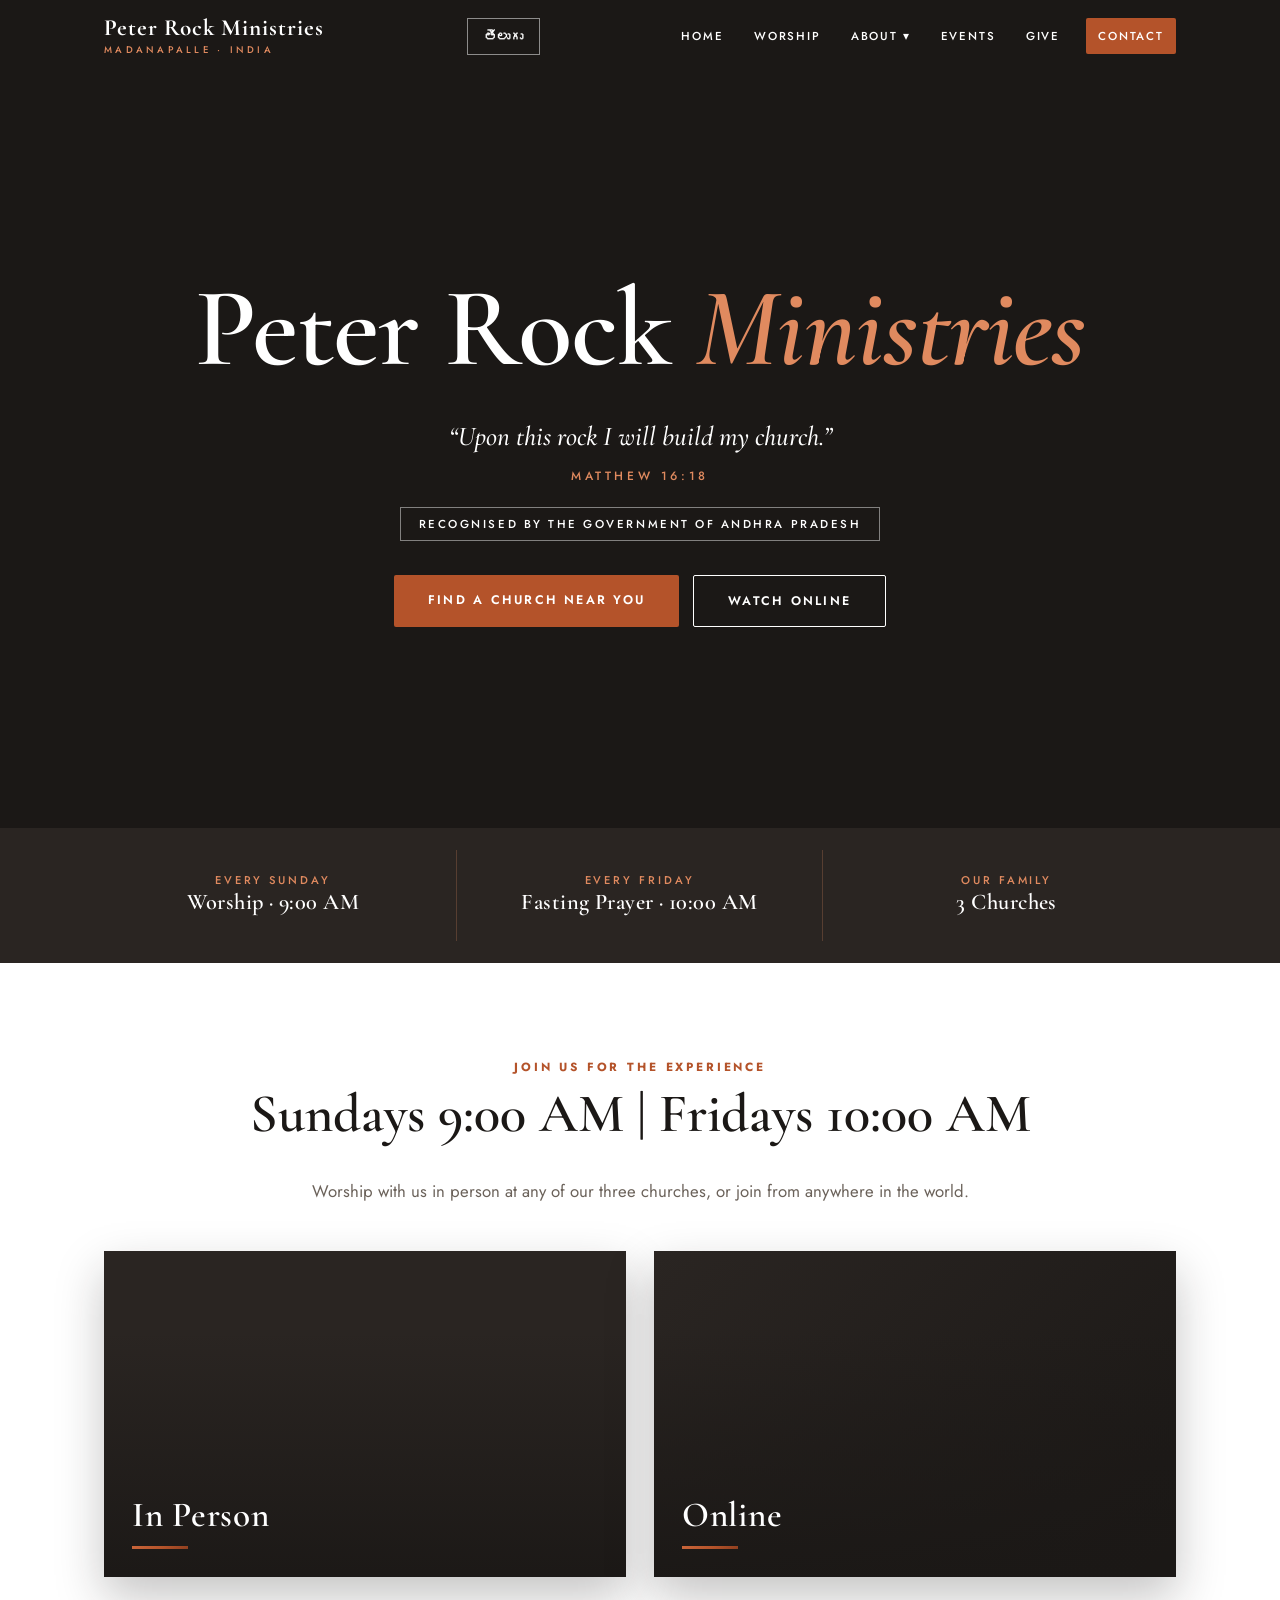
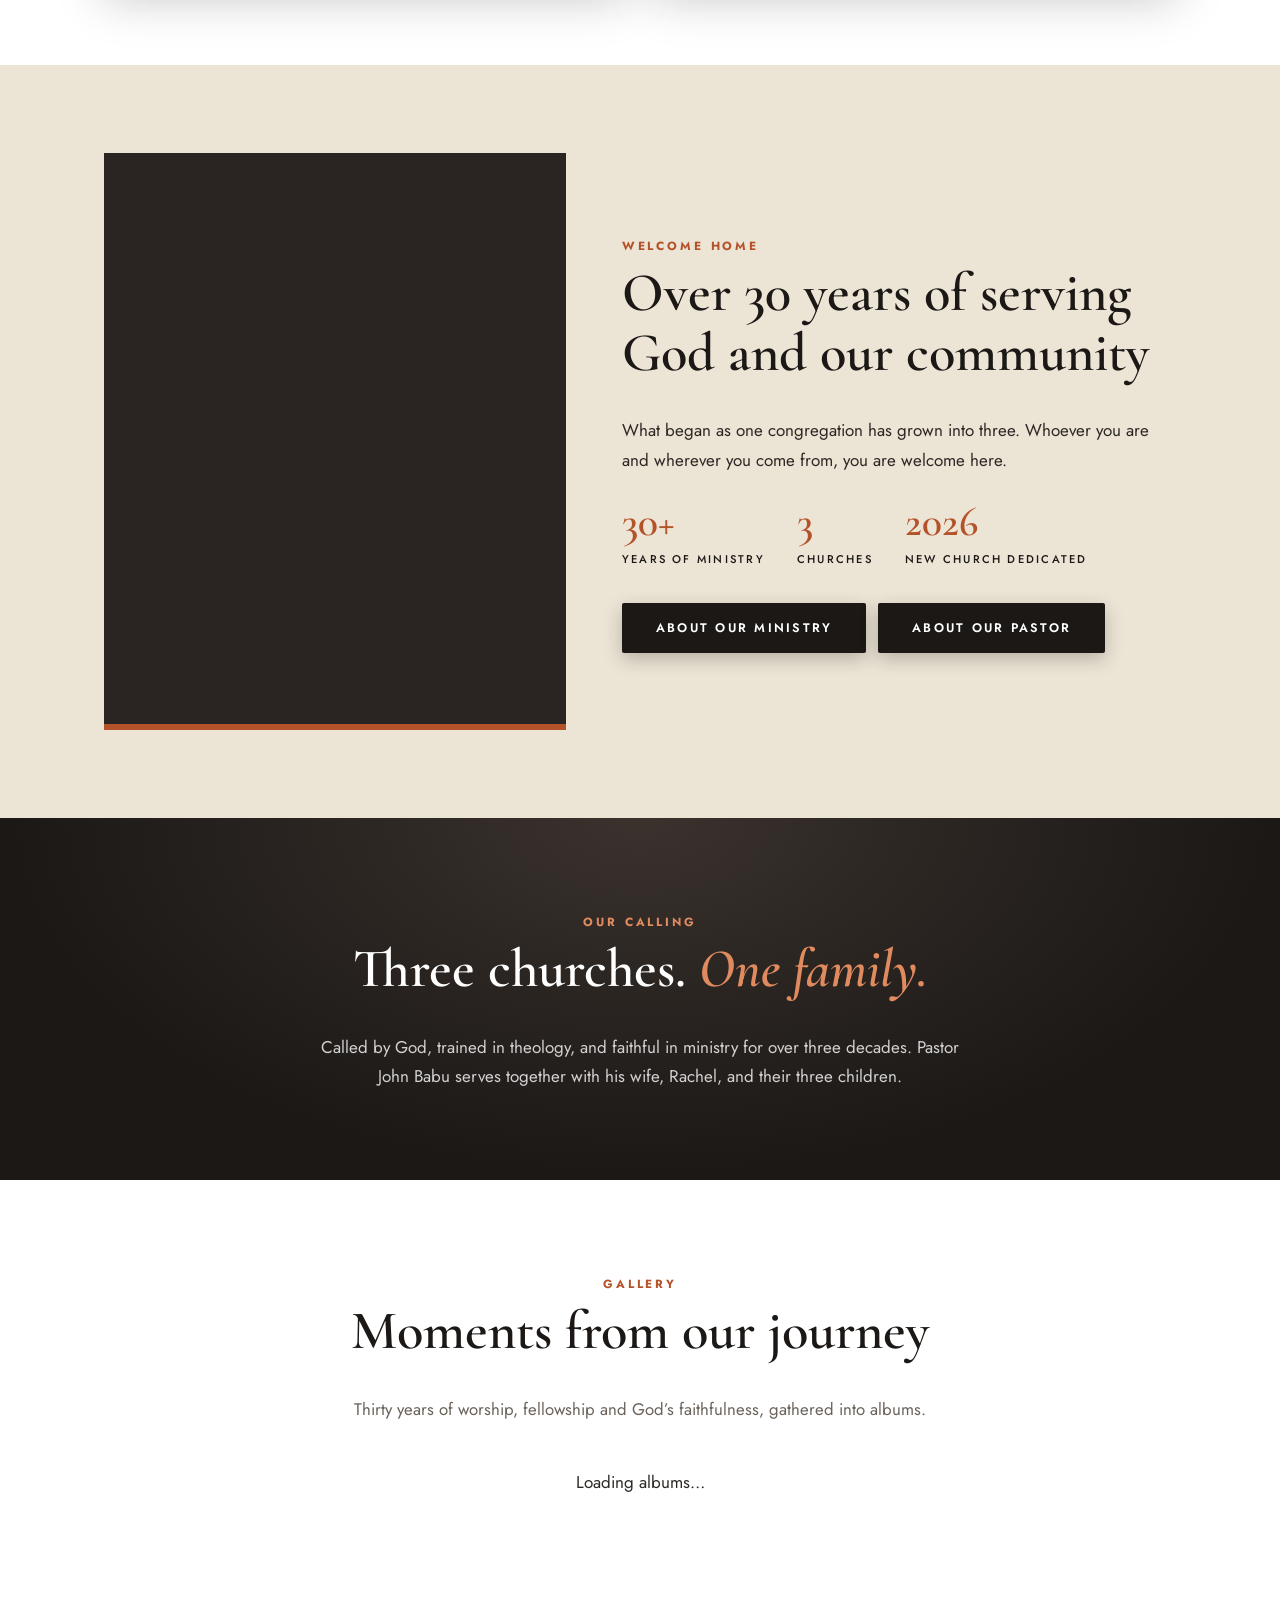
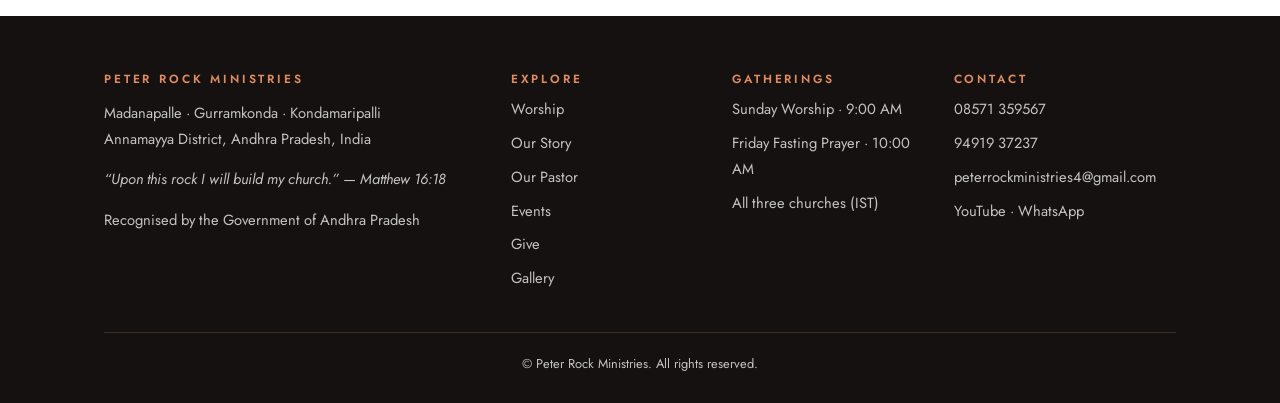
==== index.html @ d1e48a58 "Add files via upload" ====
<!DOCTYPE html>
<html lang="en" data-te="పీటర్ రాక్ మినిస్ట్రీస్ – మదనపల్లె, ఆంధ్రప్రదేశ్">
<head>
<meta charset="utf-8">
<meta name="viewport" content="width=device-width, initial-scale=1, viewport-fit=cover">
<meta name="theme-color" content="#1b1816">
<meta name="description" content="Peter Rock Ministries: a family of churches in Madanapalle, Gurramkonda and Kondamaripalli, Andhra Pradesh. Sunday worship 9:00 AM. Friday fasting prayer 10:00 AM.">
<title>Peter Rock Ministries – Madanapalle, Andhra Pradesh</title>
<link rel="preconnect" href="https://fonts.googleapis.com"><link rel="preconnect" href="https://fonts.gstatic.com" crossorigin>
<link href="https://fonts.googleapis.com/css2?family=Cormorant+Garamond:ital,wght@0,500;0,600;0,700;1,500;1,600&family=Jost:wght@400;500;600;700&family=Noto+Sans+Telugu:wght@400;500;600;700&family=Noto+Serif+Telugu:wght@500;600;700&display=swap" rel="stylesheet">
<link rel="stylesheet" href="style.css">
</head>
<body id="top">
<header><div class="wrap bar">
  <a class="brand" href="index.html">Peter Rock Ministries<small>Madanapalle · India</small></a>
  <button class="lang" id="lang" type="button" aria-label="Switch language">తెలుగు</button>
  <button class="menu-btn" aria-expanded="false" aria-controls="nav">MENU</button>
  <nav id="nav" aria-label="Main"><ul>
    <li><a href="index.html">Home</a></li>
    <li><a href="worship.html">Worship</a></li>
    <li class="has-sub"><a href="our-story.html" aria-haspopup="true">About ▾</a>
     <ul class="sub"><li><a href="our-story.html">Our Story</a></li><li><a href="our-pastor.html">Our Pastor</a></li></ul></li>
    <li><a href="events.html">Events</a></li>
    <li><a href="give.html">Give</a></li>
    <li><a href="contact.html" class="nav-cta">Contact</a></li>
  </ul></nav>
</div></header>
<main id="main">
<section class="hero" style="padding:0"><div class="wrap">
  <h1>Peter Rock <em>Ministries</em></h1>
  <p class="verse">“Upon this rock I will build my church.”</p>
  <div class="ref">MATTHEW 16:18</div>
  <p class="recog">Recognised by the Government of Andhra Pradesh</p>
  <div class="btns"><a class="btn" href="worship.html#churches">Find a Church Near You</a><a class="btn ghost" href="worship.html#online">Watch Online</a></div>
</div></section>
<div class="times"><div class="wrap"><div><span>Every Sunday</span><strong>Worship · 9:00 AM</strong></div><div><span>Every Friday</span><strong>Fasting Prayer · 10:00 AM</strong></div><div><span>Our Family</span><strong>3 Churches</strong></div></div></div>
<section><div class="wrap center"><div class="kicker">Join us for the experience</div><h2>Sundays 9:00 AM | Fridays 10:00 AM</h2>
 <p class="lead">Worship with us in person at any of our three churches, or join from anywhere in the world.</p>
 <div class="pair"><a class="tile a" href="worship.html#churches"><span>In Person</span></a><a class="tile" href="worship.html#online" style="background-image:linear-gradient(135deg,#2a2522,#1b1816)"><span>Online</span></a></div></div></section>
<section class="welcome" id="about"><div class="wrap split">
 <div class="photo p" role="img" aria-label="Pastor John Babu and Rachel"></div>
 <div><div class="kicker">Welcome home</div><h2>Over 30 years of serving God and our community</h2>
 <p>What began as one congregation has grown into three. Whoever you are and wherever you come from, you are welcome here.</p>
 <div class="stats"><div><b>30+</b><small>Years of ministry</small></div><div><b>3</b><small>Churches</small></div><div><b>2026</b><small>New church dedicated</small></div></div>
 <div class="links"><a class="btn dark" href="our-story.html">About Our Ministry</a><a class="btn dark" href="our-pastor.html">About Our Pastor</a></div></div></div></section>
<section class="mission"><div class="wrap"><div class="kicker" style="color:var(--rock)">Our calling</div><h2>Three churches. <em>One family.</em></h2>
 <p style="max-width:640px;margin:0 auto">Called by God, trained in theology, and faithful in ministry for over three decades. Pastor John Babu serves together with his wife, Rachel, and their three children.</p></div></section>
<section class="gallery center" id="gallery"><div class="wrap"><div class="kicker">Gallery</div><h2>Moments from our journey</h2>
 <p class="lead">Thirty years of worship, fellowship and God’s faithfulness, gathered into albums.</p>
 <!-- KEEP YOUR EXISTING ALBUM SCRIPT: it fills #albums -->
 <div id="albums">Loading albums…</div></div></section>
</main>
<footer><div class="wrap">
  <div class="cols">
   <div><h4>Peter Rock Ministries</h4><p>Madanapalle · Gurramkonda · Kondamaripalli<br>Annamayya District, Andhra Pradesh, India</p><p style="font-style:italic">“Upon this rock I will build my church.” — Matthew 16:18</p><p>Recognised by the Government of Andhra Pradesh</p></div>
   <div><h4>Explore</h4><ul><li><a href="worship.html">Worship</a></li><li><a href="our-story.html">Our Story</a></li><li><a href="our-pastor.html">Our Pastor</a></li><li><a href="events.html">Events</a></li><li><a href="give.html">Give</a></li><li><a href="index.html#gallery">Gallery</a></li></ul></div>
   <div><h4>Gatherings</h4><ul><li>Sunday Worship · 9:00 AM</li><li>Friday Fasting Prayer · 10:00 AM</li><li>All three churches (IST)</li></ul></div>
   <div><h4>Contact</h4><ul><li><a href="tel:+918571359567">08571 359567</a></li><li><a href="tel:+919491937237">94919 37237</a></li><li><a href="mailto:peterrockministries4@gmail.com">peterrockministries4@gmail.com</a></li><li><a href="https://www.youtube.com/channel/UCBMyYpJSqswGc7sV4zOokQA">YouTube</a> · <a href="https://wa.me/919491937237">WhatsApp</a></li></ul></div>
  </div>
  <div class="copy">© Peter Rock Ministries. All rights reserved.</div>
</div></footer>
<script src="app.js"></script>
</body>
</html>
---- style.css ----
:root{--navy:#1b1816;--navy2:#2a2522;--rock:#e08a5f;--cream:#f4efe6;--ink:#2c2824;--rockgrad:linear-gradient(135deg,#c9653a,#b4532a 55%,#8f3f1f);--white:#fff;
--head:'Jost','Helvetica Neue',Arial,sans-serif;--serif:'Cormorant Garamond',Georgia,'Times New Roman',serif;--body:'Jost','Helvetica Neue',Arial,sans-serif;box-sizing:border-box;
padding-top:env(safe-area-inset-top,0px);padding-bottom:env(safe-area-inset-bottom,0px)}
*,*::before,*::after{box-sizing:inherit}
html{scroll-behavior:smooth;scroll-padding-top:84px}
body{margin:0;font-family:var(--body);color:var(--ink);background:var(--white);line-height:1.7;font-size:18px}
img{max-width:100%;display:block}
a{color:inherit}
h1,h2,h3,h4{font-family:var(--head);text-transform:uppercase;letter-spacing:.04em;line-height:1.2;margin:0 0 .6em}
.wrap{max-width:1120px;margin:0 auto;padding:0 24px}
.btn{display:inline-block;font:700 .85rem var(--head);letter-spacing:.14em;text-transform:uppercase;text-decoration:none;
padding:15px 30px;border:2px solid var(--rock);background:var(--rock);color:var(--navy);transition:.2s;cursor:pointer}
.btn:hover{background:transparent;color:var(--rock)}
.btn.ghost{background:transparent;color:var(--white);border-color:var(--white)}
.btn.ghost:hover{background:var(--white);color:var(--navy)}
.btn.dark{background:var(--navy);border-color:var(--navy);color:var(--white)}
.btn.dark:hover{background:transparent;color:var(--navy)}
/* header */
header{position:sticky;top:0;z-index:50;background:var(--navy);color:var(--white);padding-top:env(safe-area-inset-top,0px)}
.bar{display:flex;align-items:center;justify-content:space-between;height:72px}
.brand{font:800 1rem var(--head);letter-spacing:.14em;text-transform:uppercase;text-decoration:none;line-height:1.1}
.brand small{display:block;font-weight:500;font-size:.62rem;letter-spacing:.24em;color:var(--rock);margin-top:3px}
nav ul{list-style:none;margin:0;padding:0;display:flex;gap:6px;align-items:center}
nav a{display:block;font:700 .74rem var(--head);letter-spacing:.14em;text-transform:uppercase;text-decoration:none;padding:10px 12px}
nav a:hover,nav a:focus-visible{color:var(--rock)}
.has-sub{position:relative}
.sub{display:none;position:absolute;left:0;top:100%;min-width:190px;background:var(--navy2);border-top:3px solid var(--rock);flex-direction:column;gap:0}
.has-sub:hover .sub,.has-sub:focus-within .sub{display:flex}
.sub a{padding:13px 16px;border-bottom:1px solid rgba(255,255,255,.08)}
.nav-cta{background:var(--rock);color:var(--navy)!important;margin-left:8px}
.menu-btn{display:none;background:none;border:0;color:var(--white);font:700 .8rem var(--head);letter-spacing:.14em;cursor:pointer;padding:10px}
/* hero */
.hero{position:relative;min-height:84vh;display:grid;place-items:center;text-align:center;color:var(--white);
background:linear-gradient(rgba(27,24,22,.62),rgba(27,24,22,.82)),url(/images/hero-worship.webp) center/cover,var(--navy)}
.hero .wrap{padding-top:70px;padding-bottom:70px}
.eyebrow{font:700 .8rem var(--head);letter-spacing:.3em;text-transform:uppercase;color:var(--rock);margin-bottom:18px}
.hero h1{font-size:clamp(2.4rem,7vw,5rem);font-weight:800;margin-bottom:.25em}
.hero h1 em{color:var(--rock);font-style:normal}
.verse{font-style:italic;font-size:1.3rem;margin:0 0 6px}
.ref{font:700 .75rem var(--head);letter-spacing:.3em;color:var(--rock)}
.hero .btns{margin-top:34px;display:flex;gap:14px;justify-content:center;flex-wrap:wrap}
.times{background:var(--rock);color:var(--navy)}
.times .wrap{display:grid;grid-template-columns:repeat(3,1fr);text-align:center}
.times div{padding:22px 10px;border-right:1px solid rgba(27,24,22,.2)}
.times div:last-child{border:0}
.times span{display:block;font:700 .7rem var(--head);letter-spacing:.2em;text-transform:uppercase}
.times strong{font:800 1.15rem var(--head);text-transform:uppercase;letter-spacing:.05em}
/* sections */
section{padding:88px 0}
.center{text-align:center}
.kicker{font:700 .78rem var(--head);letter-spacing:.3em;color:#9a4421;text-transform:uppercase;margin-bottom:10px}
h2{font-size:clamp(1.8rem,4vw,2.7rem);font-weight:800}
.lead{max-width:680px;margin:0 auto 44px}
/* in person / online */
.pair{display:grid;grid-template-columns:1fr 1fr;gap:28px}
.tile{position:relative;display:grid;place-items:end start;aspect-ratio:16/10;color:var(--white);text-decoration:none;overflow:hidden;
background:var(--navy2) center/cover}
.tile::before{content:"";position:absolute;inset:0;background:linear-gradient(transparent 30%,rgba(27,24,22,.92))}
.tile span{position:relative;padding:28px;font:800 1.6rem var(--head);letter-spacing:.1em;text-transform:uppercase}
.tile span::after{content:"";display:block;width:56px;height:4px;background:var(--rock);margin-top:10px;transition:.25s}
.tile:hover span::after{width:110px}
.tile.a{background-image:url(/images/ministry/about.jpg)}
/* welcome */
.welcome{background:var(--cream)}
.split{display:grid;grid-template-columns:5fr 6fr;gap:56px;align-items:center}
.photo{aspect-ratio:4/5;background:var(--navy2) center/cover;border-bottom:8px solid var(--rock)}
.photo.p{background-image:url(/images/ministry/pastor-john-babu.jpg)}
.stats{display:flex;gap:32px;margin:26px 0 30px;flex-wrap:wrap}
.stats b{display:block;font:800 2.4rem var(--head);color:var(--navy);line-height:1}
.stats small{font:700 .7rem var(--head);letter-spacing:.16em;text-transform:uppercase}
.links{display:flex;gap:12px;flex-wrap:wrap}
/* mission */
.mission{background:var(--navy);color:var(--white);text-align:center}
.mission h2{max-width:820px;margin-inline:auto}
.mission h2 em{color:var(--rock);font-style:normal}
/* churches */
.cards{display:grid;grid-template-columns:repeat(3,1fr);gap:26px}
.card{background:var(--white);border:1px solid #ddd2bf;border-top:5px solid var(--rock);display:flex;flex-direction:column}
.card .img{aspect-ratio:3/2;background:var(--navy2) center/cover;position:relative}
.card .new{position:absolute;top:12px;left:12px;background:var(--rock);color:var(--navy);font:800 .62rem var(--head);letter-spacing:.16em;text-transform:uppercase;padding:5px 10px}
.card .body{padding:24px;display:flex;flex-direction:column;flex:1}
.card h3{font-size:1.25rem;margin-bottom:.4em}
.card p{font-size:.95rem;margin:0 0 14px}
.card ul{list-style:none;padding:0;margin:0 0 20px;font-size:.92rem}
.card li{display:flex;justify-content:space-between;border-top:1px solid #eee;padding:9px 0}
.card li b{font-family:var(--head);color:var(--navy)}
.card .btn{margin-top:auto;text-align:center;padding:12px}
/* watch */
.watch{background:var(--cream)}
/* gallery + news */
.gallery{background:var(--white)}
#albums{min-height:60px}
.news .item{display:grid;grid-template-columns:5fr 6fr;gap:44px;align-items:center;max-width:980px;margin:0 auto}
.news .img{aspect-ratio:3/2;background:var(--navy2) url(/images/ministry/dedication.jpg) center/cover}
.date{font:800 .8rem var(--head);letter-spacing:.2em;color:#9a4421}
/* contact */
.contact{background:var(--navy);color:var(--white)}
.contact .grid{display:grid;grid-template-columns:1fr 1fr;gap:56px}
.contact ul{list-style:none;padding:0;margin:0 0 24px}
.contact li{padding:10px 0;border-bottom:1px solid rgba(255,255,255,.12)}
.contact li small{display:block;font:700 .66rem var(--head);letter-spacing:.2em;color:var(--rock);text-transform:uppercase}
.contact li a{text-decoration:none;font-size:1.1rem}
label{display:block;font:700 .7rem var(--head);letter-spacing:.18em;text-transform:uppercase;margin:0 0 6px}
input,textarea{width:100%;font:inherit;padding:13px 14px;border:2px solid transparent;background:rgba(255,255,255,.1);color:var(--white);margin-bottom:16px}
input:focus,textarea:focus{outline:0;border-color:var(--rock)}
textarea{min-height:130px;resize:vertical}
/* footer */
footer{background:#0a1226;color:rgba(255,255,255,.75);padding:56px 0 28px;font-size:.92rem}
footer .cols{display:grid;grid-template-columns:2fr 1fr 1fr 1.2fr;gap:36px}
footer h4{color:var(--white);font-size:.8rem;letter-spacing:.2em}
footer ul{list-style:none;margin:0;padding:0}
footer li{padding:4px 0}
footer a{text-decoration:none}
footer a:hover{color:var(--rock)}
.copy{margin-top:36px;padding-top:20px;border-top:1px solid rgba(255,255,255,.12);font-size:.8rem;text-align:center}
/* mobile */
@media(max-width:900px){
.menu-btn{display:block}
nav{display:none;position:absolute;left:0;right:0;top:100%;background:var(--navy);border-top:1px solid rgba(255,255,255,.1);max-height:80vh;overflow:auto}
nav.open{display:block}
nav ul{flex-direction:column;align-items:stretch;gap:0;padding:8px 0}
nav a{padding:14px 24px}
.sub{display:flex;position:static;background:rgba(255,255,255,.05);border:0}
.sub a{padding-left:44px}
.nav-cta{margin:10px 24px}
section{padding:60px 0}
.pair,.split,.cards,.news .item,.contact .grid,footer .cols{grid-template-columns:1fr}
.split,.contact .grid{gap:32px}
.photo{aspect-ratio:3/2}
.times .wrap{grid-template-columns:1fr}
.times div{border-right:0;border-bottom:1px solid rgba(27,24,22,.2)}
}

/* ---- premium layer ---- */
::selection{background:var(--rock);color:var(--navy)}
body{font-size:17px;font-weight:400;line-height:1.75;-webkit-font-smoothing:antialiased}
h1,h2,h3,h4{font-family:var(--serif);text-transform:none;letter-spacing:0;font-weight:600}
h2{font-size:clamp(2.2rem,4.6vw,3.4rem);color:var(--navy);line-height:1.1}
h3{font-size:1.7rem}
.mission h2,.contact h2,.contact h3{color:#fff}
.kicker{display:inline-flex;align-items:center;gap:14px;color:#9a4421;letter-spacing:.34em;font-size:.74rem}
.kicker::before,.center .kicker::after{content:"";width:34px;height:1px;background:currentColor;opacity:.7}
.mission .kicker,.contact .kicker{color:var(--rock)!important}
.lead{color:#6b625a;font-size:1.05rem}
.brand{font-family:var(--serif);font-size:1.45rem;font-weight:700;letter-spacing:.04em;text-transform:none}
.brand small{font-family:var(--head);font-size:.6rem;letter-spacing:.34em;text-transform:uppercase}
header{background:rgba(27,24,22,.94);backdrop-filter:blur(10px);border-bottom:1px solid rgba(224,138,95,.25)}
nav a{font-weight:500;letter-spacing:.16em;font-size:.72rem}
.sub{background:var(--navy);box-shadow:0 18px 40px rgba(0,0,0,.35)}
.btn{background:var(--rockgrad);border:0;color:var(--navy);font-weight:600;letter-spacing:.18em;font-size:.78rem;padding:16px 34px;border-radius:2px;box-shadow:0 6px 18px rgba(27,24,22,.35);transition:transform .2s,box-shadow .2s,filter .2s}
.btn:hover{background:var(--rockgrad);color:var(--navy);transform:translateY(-2px);filter:brightness(1.07);box-shadow:0 12px 26px rgba(27,24,22,.45)}
.btn.ghost{background:transparent;color:#fff;border:1px solid rgba(255,255,255,.7);box-shadow:none}
.btn.ghost:hover{background:#fff;color:var(--navy);filter:none}
.btn.dark{background:var(--navy);color:#fff;box-shadow:0 6px 18px rgba(27,24,22,.25)}
.btn.dark:hover{background:var(--navy2);color:var(--rock)}
.nav-cta{background:var(--rockgrad);color:var(--navy)!important;border-radius:2px}
.hero{background:radial-gradient(ellipse at 50% 30%,rgba(58,50,45,.45),rgba(27,24,22,.9)),url(/images/hero-worship.webp) center/cover,var(--navy)}
.hero h1{font-size:clamp(3.2rem,9.5vw,7rem);font-weight:600;letter-spacing:-.01em;line-height:1}
.hero h1 em{font-style:italic;background:var(--rockgrad);-webkit-background-clip:text;background-clip:text;color:transparent;-webkit-text-fill-color:transparent}
.eyebrow{letter-spacing:.38em;font-weight:500}
.verse{font-family:var(--serif);font-size:1.7rem;font-weight:500}
.ref{font-weight:500}
.times{background:var(--navy);border-top:1px solid rgba(224,138,95,.5);border-bottom:1px solid rgba(224,138,95,.25);color:#fff}
.times div{border-right:1px solid rgba(224,138,95,.25)}
.times span{color:var(--rock);font-weight:500;letter-spacing:.26em}
.times strong{font-family:var(--serif);font-size:1.4rem;font-weight:600;letter-spacing:.02em;text-transform:none}
.tile{box-shadow:0 20px 44px rgba(27,24,22,.25)}
.tile::before{background:linear-gradient(transparent 25%,rgba(27,24,22,.94))}
.tile span{font-family:var(--serif);font-size:2.2rem;font-weight:600;letter-spacing:.02em;text-transform:none}
.tile span::after{background:var(--rockgrad);height:3px}
.welcome{background:linear-gradient(180deg,var(--cream),#e9e1d2)}
.photo{border:0;box-shadow:0 24px 50px rgba(27,24,22,.25),-14px 14px 0 -1px var(--rock)}
.stats b{font-family:var(--serif);font-size:3rem;font-weight:600;background:var(--rockgrad);-webkit-background-clip:text;background-clip:text;color:transparent;-webkit-text-fill-color:transparent}
.stats small{font-weight:500;letter-spacing:.2em;color:var(--navy)}
.mission{background:radial-gradient(ellipse at 50% 0%,#3a322d,var(--navy) 70%)}
.mission h2 em{font-style:italic;color:var(--rock)}
.mission p{color:rgba(255,255,255,.8)}
.card{border:1px solid #ddd2bf;border-top:0;border-radius:3px;box-shadow:0 10px 30px rgba(27,24,22,.08);transition:transform .25s,box-shadow .25s;overflow:hidden}
.card:hover{transform:translateY(-6px);box-shadow:0 24px 50px rgba(27,24,22,.16)}
.card::before{content:"";height:4px;background:var(--rockgrad)}
.card h3{font-family:var(--serif);font-size:1.7rem;color:var(--navy);letter-spacing:0;text-transform:none}
.card li b{font-family:var(--head);font-weight:600}
.card .new{background:var(--rockgrad);font-weight:600}
.watch{background:linear-gradient(180deg,#e9e1d2,var(--cream))}
.date{color:#9a4421;font-weight:500;letter-spacing:.26em}
.contact{background:radial-gradient(ellipse at 80% 0%,#3a322d,var(--navy) 65%)}
.contact li small{font-weight:500;letter-spacing:.26em}
input,textarea{background:rgba(255,255,255,.06);border:1px solid rgba(224,138,95,.35);border-radius:2px}
input:focus,textarea:focus{border-color:var(--rock);background:rgba(255,255,255,.1)}
footer{background:#100d0c}
footer h4{font-family:var(--head);font-weight:600;letter-spacing:.24em;color:var(--rock);font-size:.74rem;text-transform:uppercase}
.copy{border-top:1px solid rgba(224,138,95,.2)}
@media(max-width:900px){nav{background:var(--navy)}.photo{box-shadow:0 18px 36px rgba(27,24,22,.25)}.hero h1{font-size:clamp(2.8rem,13vw,4.4rem)}}


/* ---- simple flat layer ---- */
:root{--accent:#b4532a}
header{background:#1b1816;backdrop-filter:none;border-bottom:0}
.hero{background:linear-gradient(rgba(27,24,22,.7),rgba(27,24,22,.8)),url(/images/hero-worship.webp) center/cover,#1b1816}
.hero h1 em{background:none;-webkit-text-fill-color:currentColor;color:#e08a5f}
.kicker::before,.center .kicker::after{display:none}
.kicker{color:var(--accent);letter-spacing:.24em}
.btn,.btn:hover,.nav-cta{background:var(--accent);box-shadow:none;transform:none;filter:none;border:0;color:#fff!important}
.btn:hover{background:#8f3f1f}
.btn.dark,.btn.dark:hover{background:#1b1816;color:#fff!important}
.btn.dark:hover{background:#3a322d}
.btn.ghost,.btn.ghost:hover{background:transparent}
.btn.ghost{border:1px solid #fff}
.btn.ghost:hover{background:#fff;color:#1b1816!important}
.times{background:#2a2522;border:0}
.welcome{background:#ece5d6}
.watch{background:#f4efe6}
.photo{box-shadow:none;border-bottom:6px solid var(--accent)}
.stats b{background:none;-webkit-text-fill-color:currentColor;color:var(--accent);font-size:2.6rem}
.card{box-shadow:none;border:1px solid #ddd2bf;transition:none}
.card:hover{transform:none;box-shadow:none}
.card::before{background:var(--accent)}
.card .new{background:var(--accent)}
.contact{background:#1b1816}
.contact .kicker{color:#e08a5f!important}
footer{background:#141110}

.recog{display:inline-block;margin:22px 0 0;padding:8px 18px;border:1px solid rgba(255,255,255,.45);font:500 .72rem var(--head);letter-spacing:.22em;text-transform:uppercase;color:#fff}

/* ---- language switch ---- */
.lang{background:transparent;border:1px solid rgba(255,255,255,.5);color:#fff;font:600 .8rem var(--head);padding:8px 16px;cursor:pointer;margin-left:14px}
.lang:hover{background:#fff;color:#1b1816}
html[lang=te]{--serif:'Noto Serif Telugu','Cormorant Garamond',Georgia,serif;--head:'Noto Sans Telugu','Jost',Arial,sans-serif;--body:'Noto Sans Telugu','Jost',Arial,sans-serif}
html[lang=te] *{letter-spacing:0!important;text-transform:none!important}
html[lang=te] body{line-height:1.9}
html[lang=te] h1{font-size:clamp(2.3rem,7vw,4.8rem);line-height:1.25}
html[lang=te] h2{font-size:clamp(1.7rem,3.8vw,2.5rem);line-height:1.35}
html[lang=te] h3{font-size:1.4rem;line-height:1.4}
html[lang=te] .verse{font-size:1.4rem}
html[lang=te] .btn{font-size:.95rem}
@media(max-width:900px){.lang{margin-left:auto;margin-right:6px}}

.page-hero{background:#1b1816;color:#fff;text-align:center;padding:76px 0 60px}
.page-hero h1{font-size:clamp(2.2rem,6vw,4rem);margin:0;color:#fff}
.page-hero p{margin:10px 0 0;color:#e08a5f;font:500 .8rem var(--head);letter-spacing:.24em;text-transform:uppercase}
.list{list-style:none;padding:0;margin:20px 0}.list li{padding:12px 0;border-top:1px solid #ddd2bf}
.narrow{max-width:760px;margin:0 auto}
.box{border:1px solid #ddd2bf;border-top:5px solid var(--accent);padding:28px;background:#fff}
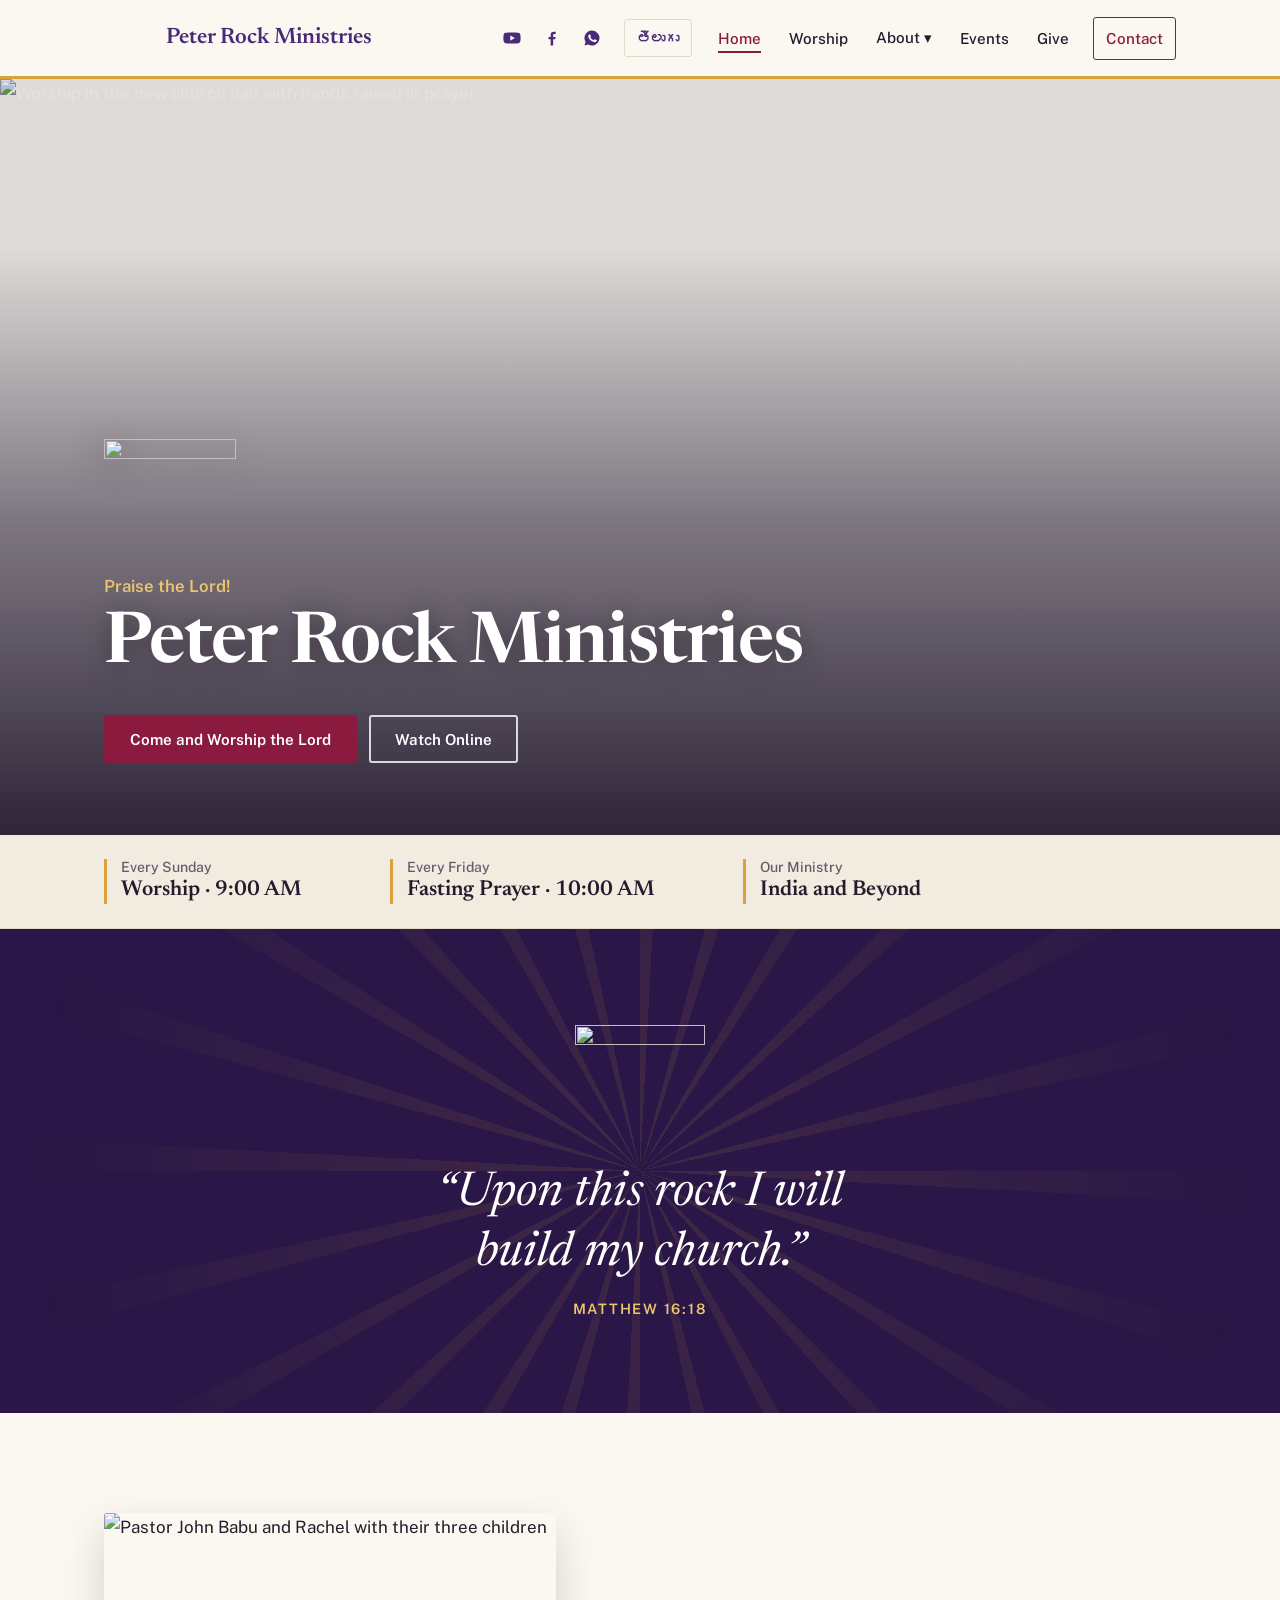
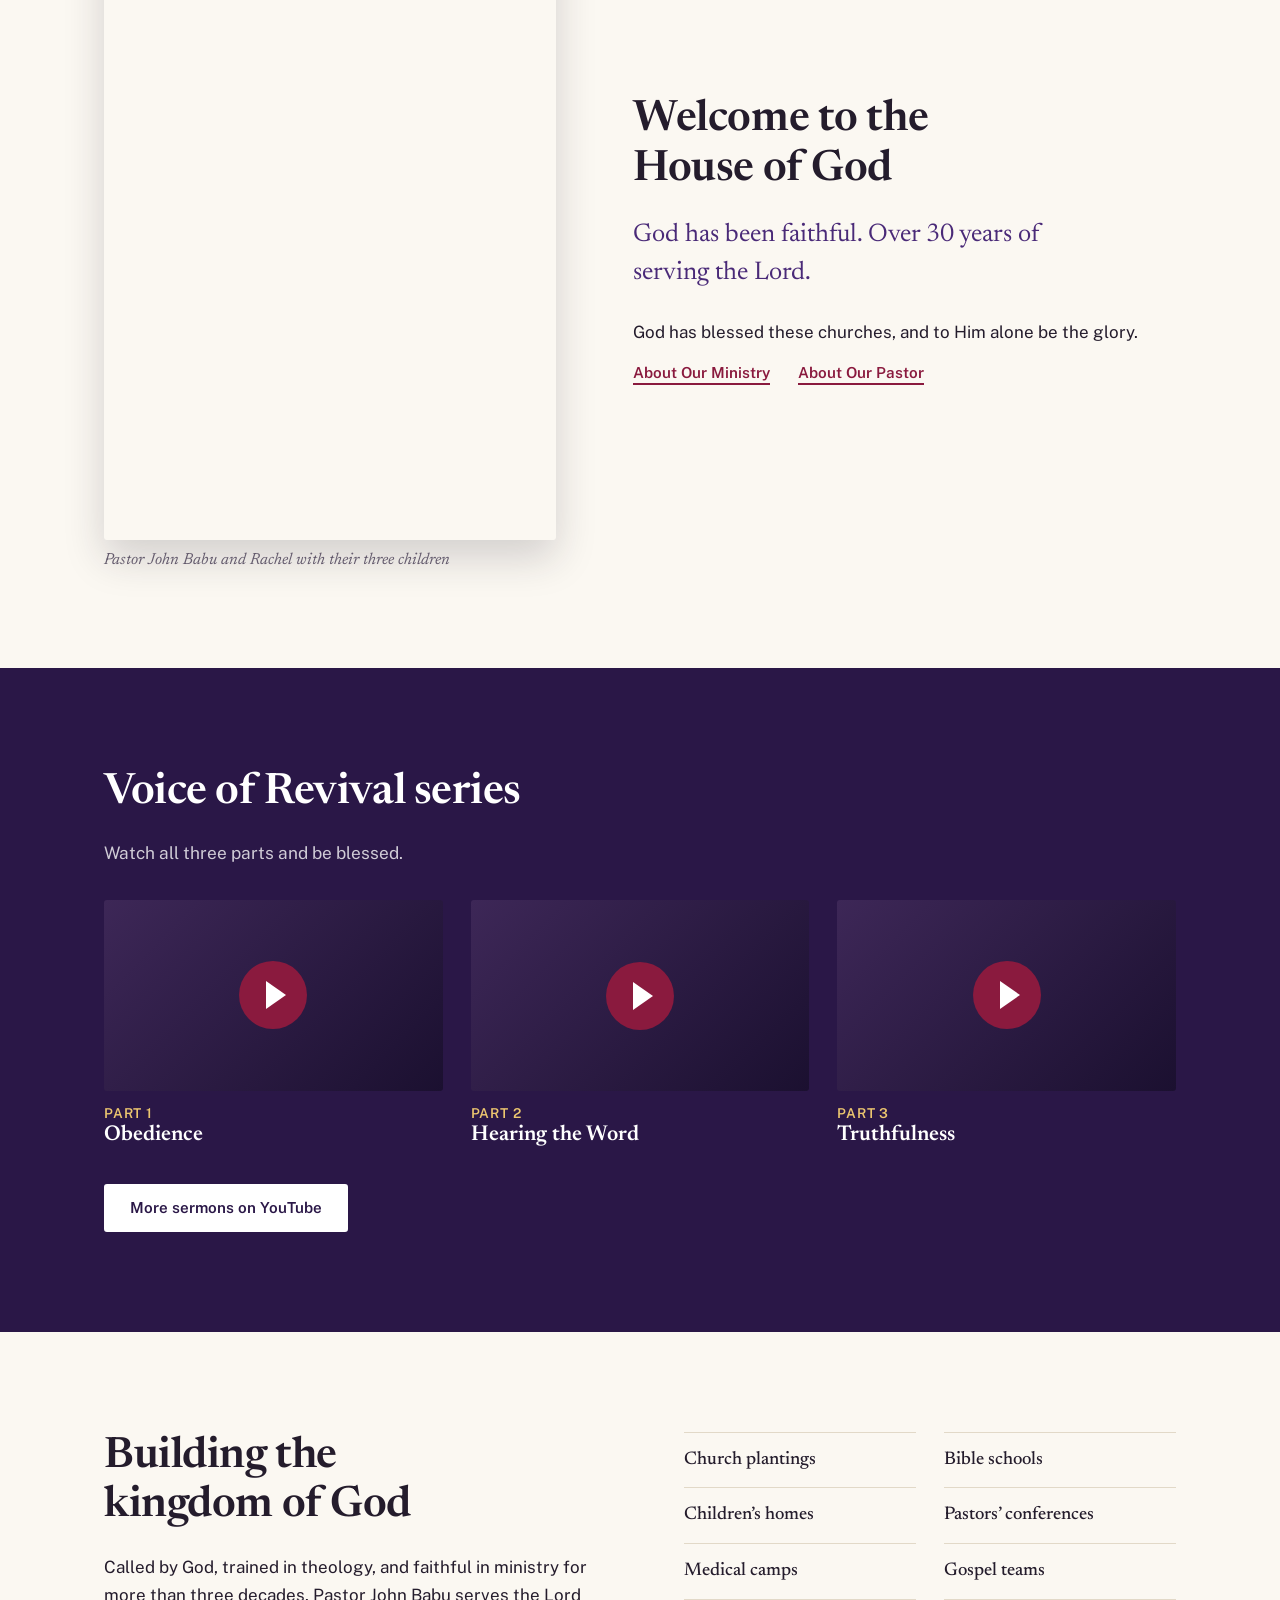
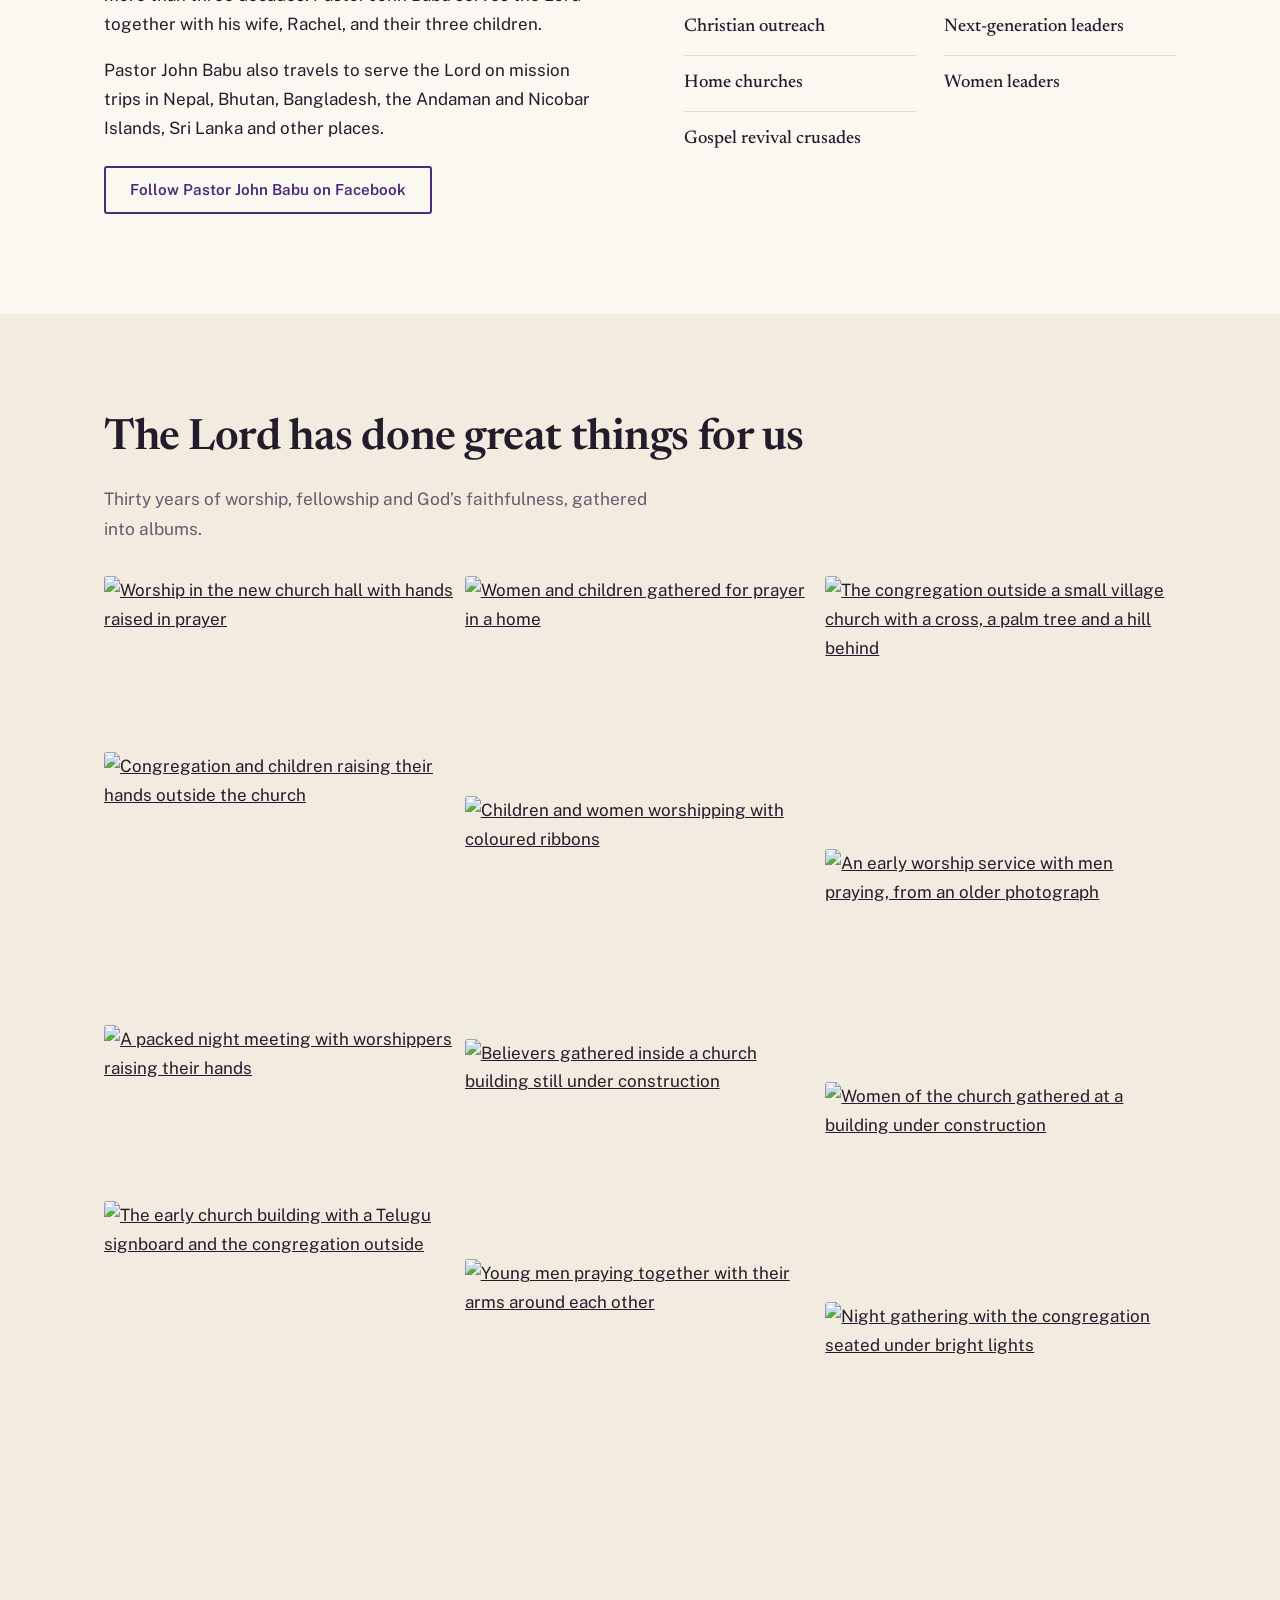
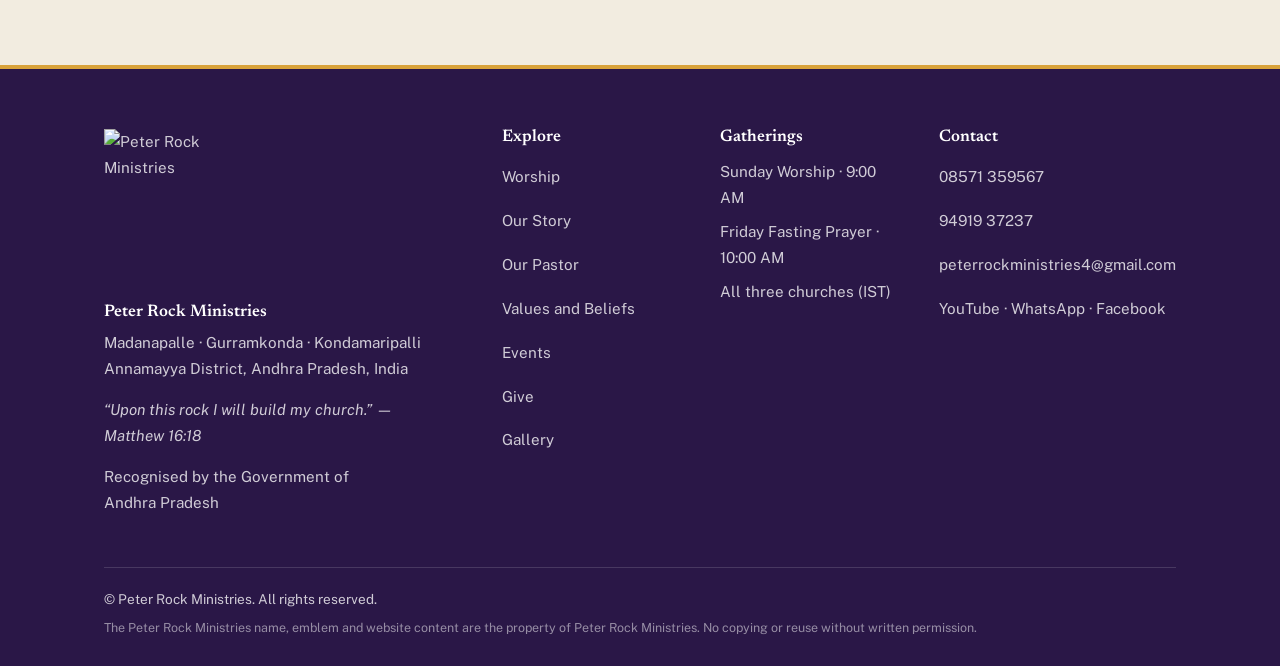
==== commit eb47646b: "Add files via upload" ====
--- a/index.html
+++ b/index.html
@@ -1,64 +1,81 @@
 <!DOCTYPE html>
+<!-- © 2026 Peter Rock Ministries, Madanapalle. Design, text and emblem are protected. Reuse requires written permission: peterrockministries4@gmail.com -->
 <html lang="en" data-te="పీటర్ రాక్ మినిస్ట్రీస్ – మదనపల్లె, ఆంధ్రప్రదేశ్">
 <head>
 <meta charset="utf-8">
 <meta name="viewport" content="width=device-width, initial-scale=1, viewport-fit=cover">
-<meta name="theme-color" content="#1b1816">
+<meta name="theme-color" content="#241838">
 <meta name="description" content="Peter Rock Ministries: a family of churches in Madanapalle, Gurramkonda and Kondamaripalli, Andhra Pradesh. Sunday worship 9:00 AM. Friday fasting prayer 10:00 AM.">
 <title>Peter Rock Ministries – Madanapalle, Andhra Pradesh</title>
+<script>document.documentElement.classList.add('js')</script>
 <link rel="preconnect" href="https://fonts.googleapis.com"><link rel="preconnect" href="https://fonts.gstatic.com" crossorigin>
-<link href="https://fonts.googleapis.com/css2?family=Cormorant+Garamond:ital,wght@0,500;0,600;0,700;1,500;1,600&family=Jost:wght@400;500;600;700&family=Noto+Sans+Telugu:wght@400;500;600;700&family=Noto+Serif+Telugu:wght@500;600;700&display=swap" rel="stylesheet">
-<link rel="stylesheet" href="style.css">
+<link href="https://fonts.googleapis.com/css2?family=Newsreader:ital,opsz,wght@0,6..72,400;0,6..72,500;0,6..72,600;1,6..72,400&family=Public+Sans:wght@400;500;600&family=Hind+Guntur:wght@400;500;600;700&display=swap" rel="stylesheet">
+<link rel="icon" type="image/png" href="brand/favicon-32.png"><link rel="apple-touch-icon" href="brand/apple-touch-icon.png">
+<meta property="og:type" content="website"><meta property="og:site_name" content="Peter Rock Ministries">
+<meta name="author" content="Peter Rock Ministries"><meta name="copyright" content="© 2026 Peter Rock Ministries. All rights reserved."><meta property="og:image" content="https://peterrockministries.org/brand/og-image.png"><meta name="twitter:card" content="summary_large_image"><link rel="stylesheet" href="style.css">
+<script type="application/ld+json">{"@context":"https://schema.org","@type":"Church","name":"Peter Rock Ministries","url":"https://peterrockministries.org","logo":"https://peterrockministries.org/brand/logo.png","telephone":"+91-9491937237","email":"peterrockministries4@gmail.com","address":{"@type":"PostalAddress","addressLocality":"Madanapalle","addressRegion":"Andhra Pradesh","addressCountry":"IN"},"sameAs":["https://www.youtube.com/channel/UCBMyYpJSqswGc7sV4zOokQA"]}</script>
 </head>
 <body id="top">
 <header><div class="wrap bar">
-  <a class="brand" href="index.html">Peter Rock Ministries<small>Madanapalle · India</small></a>
+  <a class="brand" href="index.html">Peter Rock Ministries</a>
+  <div class="soc"><a href="https://www.youtube.com/channel/UCBMyYpJSqswGc7sV4zOokQA" aria-label="YouTube"><svg viewBox="0 0 24 24"><path d="M23 7.2a3 3 0 0 0-2.1-2.1C19 4.6 12 4.6 12 4.6s-7 0-8.9.5A3 3 0 0 0 1 7.2C.5 9.1.5 12 .5 12s0 2.9.5 4.8a3 3 0 0 0 2.1 2.1c1.9.5 8.9.5 8.9.5s7 0 8.9-.5a3 3 0 0 0 2.1-2.1c.5-1.9.5-4.8.5-4.8s0-2.9-.5-4.8zM9.8 15.5v-7l6 3.5z"/></svg></a><a href="https://www.facebook.com/john.babu.737" rel="noopener" aria-label="Facebook"><svg viewBox="0 0 24 24"><path d="M13.5 22v-8.2h2.8l.5-3.3h-3.3V8.4c0-.9.4-1.7 1.8-1.7h1.6V3.8s-1.3-.2-2.5-.2c-2.6 0-4.2 1.5-4.2 4.3v2.6H7.4v3.3h2.8V22z"/></svg></a><a href="https://wa.me/919491937237" aria-label="WhatsApp"><svg viewBox="0 0 24 24"><path d="M12 2a10 10 0 0 0-8.6 15.1L2 22l5-1.3A10 10 0 1 0 12 2zm5.800 14.200c-.2.700-1.300 1.300-1.800 1.300-.5.100-1 .2-3.300-.7-2.800-1.100-4.600-4-4.700-4.200-.1-.2-1.100-1.500-1.100-2.800s.7-2 1-2.300c.2-.3.500-.3.700-.3h.5c.2 0 .4 0 .6.500l.8 2c.1.200.1.300 0 .5l-.4.500c-.1.200-.3.300-.1.600.2.300.8 1.300 1.700 2.100 1.100 1 2 1.300 2.300 1.400.3.100.4.100.6-.1l.8-1c.2-.3.400-.2.600-.1l1.900.9c.3.100.5.200.5.300.1.200.1.700-.1 1.200z"/></svg></a></div>
   <button class="lang" id="lang" type="button" aria-label="Switch language">తెలుగు</button>
   <button class="menu-btn" aria-expanded="false" aria-controls="nav">MENU</button>
   <nav id="nav" aria-label="Main"><ul>
     <li><a href="index.html">Home</a></li>
     <li><a href="worship.html">Worship</a></li>
     <li class="has-sub"><a href="our-story.html" aria-haspopup="true">About ▾</a>
-     <ul class="sub"><li><a href="our-story.html">Our Story</a></li><li><a href="our-pastor.html">Our Pastor</a></li></ul></li>
+     <ul class="sub"><li><a href="our-story.html">Our Story</a></li><li><a href="our-pastor.html">Our Pastor</a></li><li><a href="values-beliefs.html">Values and Beliefs</a></li></ul></li>
     <li><a href="events.html">Events</a></li>
     <li><a href="give.html">Give</a></li>
     <li><a href="contact.html" class="nav-cta">Contact</a></li>
   </ul></nav>
 </div></header>
 <main id="main">
-<section class="hero" style="padding:0"><div class="wrap">
-  <h1>Peter Rock <em>Ministries</em></h1>
-  <p class="verse">“Upon this rock I will build my church.”</p>
-  <div class="ref">MATTHEW 16:18</div>
-  <p class="recog">Recognised by the Government of Andhra Pradesh</p>
-  <div class="btns"><a class="btn" href="worship.html#churches">Find a Church Near You</a><a class="btn ghost" href="worship.html#online">Watch Online</a></div>
+<section class="hero"><img src="photos/community-hall-1600.webp" alt="Worship in the new church hall with hands raised in prayer" width="1600" height="757" fetchpriority="high"><div class="wrap">
+ <img class="hero-emblem" src="brand/logo-light.png" alt="" width="132" height="123"><div class="greet">Praise the Lord!</div><h1>Peter Rock Ministries</h1>
+ <div class="btns"><a class="btn" href="worship.html#churches">Come and Worship the Lord</a><a class="btn ghost" href="#voice">Watch Online</a></div>
 </div></section>
-<div class="times"><div class="wrap"><div><span>Every Sunday</span><strong>Worship · 9:00 AM</strong></div><div><span>Every Friday</span><strong>Fasting Prayer · 10:00 AM</strong></div><div><span>Our Family</span><strong>3 Churches</strong></div></div></div>
-<section><div class="wrap center"><div class="kicker">Join us for the experience</div><h2>Sundays 9:00 AM | Fridays 10:00 AM</h2>
- <p class="lead">Worship with us in person at any of our three churches, or join from anywhere in the world.</p>
- <div class="pair"><a class="tile a" href="worship.html#churches"><span>In Person</span></a><a class="tile" href="worship.html#online" style="background-image:linear-gradient(135deg,#2a2522,#1b1816)"><span>Online</span></a></div></div></section>
+<div class="times"><div class="wrap"><div><span>Every Sunday</span><strong>Worship · 9:00 AM</strong></div><div><span>Every Friday</span><strong>Fasting Prayer · 10:00 AM</strong></div><div><span>Our Ministry</span><strong>India and Beyond</strong></div></div></div>
+<section class="brand-band"><div class="wrap"><img class="rv s" src="brand/logo-light.png" alt="" width="130" height="121"><blockquote class="rv" style="--d:.1s">“Upon this rock I will build my church.”</blockquote><cite class="rv" style="--d:.2s">MATTHEW 16:18</cite></div></section>
 <section class="welcome" id="about"><div class="wrap split">
- <div class="photo p" role="img" aria-label="Pastor John Babu and Rachel"></div>
- <div><div class="kicker">Welcome home</div><h2>Over 30 years of serving God and our community</h2>
- <p>What began as one congregation has grown into three. Whoever you are and wherever you come from, you are welcome here.</p>
- <div class="stats"><div><b>30+</b><small>Years of ministry</small></div><div><b>3</b><small>Churches</small></div><div><b>2026</b><small>New church dedicated</small></div></div>
+ <figure class="portrait rv s"><img src="photos/family-1100.webp" srcset="photos/family-640.webp 640w, photos/family-1100.webp 1100w" sizes="(max-width:900px) 90vw, 440px" alt="Pastor John Babu and Rachel with their three children" width="1100" height="1524" loading="lazy"><figcaption>Pastor John Babu and Rachel with their three children</figcaption></figure>
+ <div class="rv"><h2>Welcome to the House of God</h2><p class="big">God has been faithful. Over 30 years of serving the Lord.</p>
+ <p>God has blessed these churches, and to Him alone be the glory.</p>
  <div class="links"><a class="btn dark" href="our-story.html">About Our Ministry</a><a class="btn dark" href="our-pastor.html">About Our Pastor</a></div></div></div></section>
-<section class="mission"><div class="wrap"><div class="kicker" style="color:var(--rock)">Our calling</div><h2>Three churches. <em>One family.</em></h2>
- <p style="max-width:640px;margin:0 auto">Called by God, trained in theology, and faithful in ministry for over three decades. Pastor John Babu serves together with his wife, Rachel, and their three children.</p></div></section>
-<section class="gallery center" id="gallery"><div class="wrap"><div class="kicker">Gallery</div><h2>Moments from our journey</h2>
- <p class="lead">Thirty years of worship, fellowship and God’s faithfulness, gathered into albums.</p>
- <!-- KEEP YOUR EXISTING ALBUM SCRIPT: it fills #albums -->
- <div id="albums">Loading albums…</div></div></section>
+<section class="watch" id="voice"><div class="wrap">
+<h2 class="rv">Voice of Revival series</h2>
+<p class="lead rv" style="--d:.08s">Watch all three parts and be blessed.</p>
+<div class="vids">
+<figure class="vid rv" style="--d:0.00s"><a class="thumb" href="https://youtu.be/GJzGmVjc5RM" data-yt="GJzGmVjc5RM" aria-label="Play Voice of Revival Part 1: Obedience"><img src="https://i.ytimg.com/vi/GJzGmVjc5RM/maxresdefault.jpg" data-fb="https://i.ytimg.com/vi/GJzGmVjc5RM/hqdefault.jpg" alt="" loading="lazy" draggable="false"><span class="play" aria-hidden="true"></span></a>
+<figcaption><span class="n">Part 1</span><h3>Obedience</h3></figcaption></figure>
+<figure class="vid rv" style="--d:0.12s"><a class="thumb" href="https://youtu.be/4eaA6USO-ew" data-yt="4eaA6USO-ew" aria-label="Play Voice of Revival Part 2: Hearing the Word"><img src="https://i.ytimg.com/vi/4eaA6USO-ew/maxresdefault.jpg" data-fb="https://i.ytimg.com/vi/4eaA6USO-ew/hqdefault.jpg" alt="" loading="lazy" draggable="false"><span class="play" aria-hidden="true"></span></a>
+<figcaption><span class="n">Part 2</span><h3>Hearing the Word</h3></figcaption></figure>
+<figure class="vid rv" style="--d:0.24s"><a class="thumb" href="https://youtu.be/Dr5n81kSxdE" data-yt="Dr5n81kSxdE" aria-label="Play Voice of Revival Part 3: Truthfulness"><img src="https://i.ytimg.com/vi/Dr5n81kSxdE/maxresdefault.jpg" data-fb="https://i.ytimg.com/vi/Dr5n81kSxdE/hqdefault.jpg" alt="" loading="lazy" draggable="false"><span class="play" aria-hidden="true"></span></a>
+<figcaption><span class="n">Part 3</span><h3>Truthfulness</h3></figcaption></figure>
+</div>
+<div class="rv"><a class="btn" href="https://www.youtube.com/channel/UCBMyYpJSqswGc7sV4zOokQA">More sermons on YouTube</a></div>
+</div></section>
+<section class="mission"><div class="wrap call"><div class="rv l"><h2>Building the kingdom of God</h2>
+ <p>Called by God, trained in theology, and faithful in ministry for more than three decades. Pastor John Babu serves the Lord together with his wife, Rachel, and their three children.</p>
+ <p>Pastor John Babu also travels to serve the Lord on mission trips in Nepal, Bhutan, Bangladesh, the Andaman and Nicobar Islands, Sri Lanka and other places.</p>
+ <a class="btn ghost" href="https://www.facebook.com/john.babu.737" rel="noopener">Follow Pastor John Babu on Facebook</a></div>
+ <ul class="calling rv r"><li>Church plantings</li><li>Bible schools</li><li>Children’s homes</li><li>Pastors’ conferences</li><li>Medical camps</li><li>Gospel teams</li><li>Christian outreach</li><li>Next-generation leaders</li><li>Home churches</li><li>Women leaders</li><li>Gospel revival crusades</li></ul></div></section>
+<section class="gallery alt" id="gallery"><div class="wrap"><h2 class="rv">The Lord has done great things for us</h2>
+ <p class="lead rv">Thirty years of worship, fellowship and God’s faithfulness, gathered into albums.</p>
+ <div class="masonry" id="photos"><a class="g rv s" href="photos/community-hall-1600.webp" aria-label="Open photo: Worship in the new church hall with hands raised in prayer"><img src="photos/community-hall-640.webp" alt="Worship in the new church hall with hands raised in prayer" width="640" height="303" loading="lazy" draggable="false"></a><a class="g rv s" href="photos/awesome-1600.webp" aria-label="Open photo: Congregation and children raising their hands outside the church"><img src="photos/awesome-640.webp" alt="Congregation and children raising their hands outside the church" width="640" height="480" loading="lazy" draggable="false"></a><a class="g rv s" href="photos/meeting-crowd-1600.webp" aria-label="Open photo: A packed night meeting with worshippers raising their hands"><img src="photos/meeting-crowd-640.webp" alt="A packed night meeting with worshippers raising their hands" width="640" height="303" loading="lazy" draggable="false"></a><a class="g rv s" href="photos/old-1600.webp" aria-label="Open photo: The early church building with a Telugu signboard and the congregation outside"><img src="photos/old-640.webp" alt="The early church building with a Telugu signboard and the congregation outside" width="640" height="432" loading="lazy" draggable="false"></a><a class="g rv s" href="photos/house-pray-1600.webp" aria-label="Open photo: Women and children gathered for prayer in a home"><img src="photos/house-pray-640.webp" alt="Women and children gathered for prayer in a home" width="640" height="384" loading="lazy" draggable="false"></a><a class="g rv s" href="photos/outreach-1600.webp" aria-label="Open photo: Children and women worshipping with coloured ribbons"><img src="photos/outreach-640.webp" alt="Children and women worshipping with coloured ribbons" width="640" height="424" loading="lazy" draggable="false"></a><a class="g rv s" href="photos/church-gkd-1600.webp" aria-label="Open photo: Believers gathered inside a church building still under construction"><img src="photos/church-gkd-640.webp" alt="Believers gathered inside a church building still under construction" width="640" height="384" loading="lazy" draggable="false"></a><a class="g rv s" href="photos/pray-together-1600.webp" aria-label="Open photo: Young men praying together with their arms around each other"><img src="photos/pray-together-640.webp" alt="Young men praying together with their arms around each other" width="640" height="480" loading="lazy" draggable="false"></a><a class="g rv s" href="photos/village-1600.webp" aria-label="Open photo: The congregation outside a small village church with a cross, a palm tree and a hill behind"><img src="photos/village-640.webp" alt="The congregation outside a small village church with a cross, a palm tree and a hill behind" width="640" height="480" loading="lazy" draggable="false"></a><a class="g rv s" href="photos/glorigy-1600.webp" aria-label="Open photo: An early worship service with men praying, from an older photograph"><img src="photos/glorigy-640.webp" alt="An early worship service with men praying, from an older photograph" width="640" height="407" loading="lazy" draggable="false"></a><a class="g rv s" href="photos/women-1600.webp" aria-label="Open photo: Women of the church gathered at a building under construction"><img src="photos/women-640.webp" alt="Women of the church gathered at a building under construction" width="640" height="384" loading="lazy" draggable="false"></a><a class="g rv s" href="photos/crowd-1600.webp" aria-label="Open photo: Night gathering with the congregation seated under bright lights"><img src="photos/crowd-640.webp" alt="Night gathering with the congregation seated under bright lights" width="640" height="480" loading="lazy" draggable="false"></a></div>
+ <div id="albums"></div></div></section>
 </main>
 <footer><div class="wrap">
   <div class="cols">
-   <div><h4>Peter Rock Ministries</h4><p>Madanapalle · Gurramkonda · Kondamaripalli<br>Annamayya District, Andhra Pradesh, India</p><p style="font-style:italic">“Upon this rock I will build my church.” — Matthew 16:18</p><p>Recognised by the Government of Andhra Pradesh</p></div>
-   <div><h4>Explore</h4><ul><li><a href="worship.html">Worship</a></li><li><a href="our-story.html">Our Story</a></li><li><a href="our-pastor.html">Our Pastor</a></li><li><a href="events.html">Events</a></li><li><a href="give.html">Give</a></li><li><a href="index.html#gallery">Gallery</a></li></ul></div>
+   <div><img class="foot-logo" src="brand/logo-light.png" alt="Peter Rock Ministries" width="150" height="140" loading="lazy" draggable="false"><h4>Peter Rock Ministries</h4><p>Madanapalle · Gurramkonda · Kondamaripalli<br>Annamayya District, Andhra Pradesh, India</p><p style="font-style:italic">“Upon this rock I will build my church.” — Matthew 16:18</p><p>Recognised by the Government of Andhra Pradesh</p></div>
+   <div><h4>Explore</h4><ul><li><a href="worship.html">Worship</a></li><li><a href="our-story.html">Our Story</a></li><li><a href="our-pastor.html">Our Pastor</a></li><li><a href="values-beliefs.html">Values and Beliefs</a></li><li><a href="events.html">Events</a></li><li><a href="give.html">Give</a></li><li><a href="index.html#gallery">Gallery</a></li></ul></div>
    <div><h4>Gatherings</h4><ul><li>Sunday Worship · 9:00 AM</li><li>Friday Fasting Prayer · 10:00 AM</li><li>All three churches (IST)</li></ul></div>
-   <div><h4>Contact</h4><ul><li><a href="tel:+918571359567">08571 359567</a></li><li><a href="tel:+919491937237">94919 37237</a></li><li><a href="mailto:peterrockministries4@gmail.com">peterrockministries4@gmail.com</a></li><li><a href="https://www.youtube.com/channel/UCBMyYpJSqswGc7sV4zOokQA">YouTube</a> · <a href="https://wa.me/919491937237">WhatsApp</a></li></ul></div>
+   <div><h4>Contact</h4><ul><li><a href="tel:+918571359567">08571 359567</a></li><li><a href="tel:+919491937237">94919 37237</a></li><li><a href="mailto:peterrockministries4@gmail.com">peterrockministries4@gmail.com</a></li><li><a href="https://www.youtube.com/channel/UCBMyYpJSqswGc7sV4zOokQA">YouTube</a> · <a href="https://wa.me/919491937237">WhatsApp</a> · <a href="https://www.facebook.com/john.babu.737" rel="noopener">Facebook</a></li></ul></div>
   </div>
-  <div class="copy">© Peter Rock Ministries. All rights reserved.</div>
+  <div class="copy">© Peter Rock Ministries. All rights reserved.</div><div class="legal">The Peter Rock Ministries name, emblem and website content are the property of Peter Rock Ministries. No copying or reuse without written permission.</div>
 </div></footer>
 <script src="app.js"></script>
+<script src="ui.js"></script>
 </body>
-</html>+</html>
--- a/style.css
+++ b/style.css
@@ -1,244 +1,235 @@
-
-:root{--navy:#1b1816;--navy2:#2a2522;--rock:#e08a5f;--cream:#f4efe6;--ink:#2c2824;--rockgrad:linear-gradient(135deg,#c9653a,#b4532a 55%,#8f3f1f);--white:#fff;
---head:'Jost','Helvetica Neue',Arial,sans-serif;--serif:'Cormorant Garamond',Georgia,'Times New Roman',serif;--body:'Jost','Helvetica Neue',Arial,sans-serif;box-sizing:border-box;
-padding-top:env(safe-area-inset-top,0px);padding-bottom:env(safe-area-inset-bottom,0px)}
+/* Peter Rock Ministries: photo-led, warm paper, plain type. Purple for text, burgundy for actions. */
+:root{--ink:#241c2c;--muted:#645b6d;--paper:#fbf8f2;--paper2:#f2ece0;--line:#e2d9c8;--purple:#4a2a78;--deep:#2a1747;--wine:#8a1a3e;--wine-d:#651230;--gold:#d9a23a;--glow:#ecc66f;
+--serif:'Newsreader',Georgia,'Times New Roman',serif;--sans:'Public Sans','Segoe UI',Arial,sans-serif;--pad:clamp(56px,8vw,100px);--ease:cubic-bezier(.2,.7,.2,1);box-sizing:border-box}
 *,*::before,*::after{box-sizing:inherit}
 html{scroll-behavior:smooth;scroll-padding-top:84px}
-body{margin:0;font-family:var(--body);color:var(--ink);background:var(--white);line-height:1.7;font-size:18px}
-img{max-width:100%;display:block}
-a{color:inherit}
-h1,h2,h3,h4{font-family:var(--head);text-transform:uppercase;letter-spacing:.04em;line-height:1.2;margin:0 0 .6em}
+body{margin:0;font:400 17px/1.7 var(--sans);color:var(--ink);background:var(--paper);-webkit-font-smoothing:antialiased;overflow-x:hidden}
+img{max-width:100%;height:auto;display:block}a{color:inherit}
+h1,h2,h3,h4{font-family:var(--serif);font-weight:600;line-height:1.15;margin:0 0 .5em;color:var(--ink);text-wrap:balance}
+h1{font-size:clamp(2.6rem,6vw,4.4rem);letter-spacing:-.015em}h2{font-size:clamp(1.9rem,3.6vw,2.7rem);letter-spacing:-.01em}h3{font-size:1.4rem}
+p{margin:0 0 1em;text-wrap:pretty;max-width:62ch}
 .wrap{max-width:1120px;margin:0 auto;padding:0 24px}
-.btn{display:inline-block;font:700 .85rem var(--head);letter-spacing:.14em;text-transform:uppercase;text-decoration:none;
-padding:15px 30px;border:2px solid var(--rock);background:var(--rock);color:var(--navy);transition:.2s;cursor:pointer}
-.btn:hover{background:transparent;color:var(--rock)}
-.btn.ghost{background:transparent;color:var(--white);border-color:var(--white)}
-.btn.ghost:hover{background:var(--white);color:var(--navy)}
-.btn.dark{background:var(--navy);border-color:var(--navy);color:var(--white)}
-.btn.dark:hover{background:transparent;color:var(--navy)}
+section{padding:var(--pad) 0}
+.skip{position:absolute;left:-999px;top:8px;background:var(--deep);color:#fff;padding:10px 16px;z-index:100}.skip:focus{left:8px}
+a:focus-visible,button:focus-visible,input:focus-visible,textarea:focus-visible{outline:3px solid var(--gold);outline-offset:3px}
+
+/* buttons and links */
+.btn{display:inline-flex;align-items:center;justify-content:center;min-height:48px;padding:0 24px;font:600 .95rem var(--sans);text-decoration:none;background:var(--wine);color:#fff!important;border:2px solid var(--wine);border-radius:3px;cursor:pointer;transition:background .25s,color .25s,border-color .25s,transform .25s var(--ease),box-shadow .25s}
+.btn:hover{background:var(--wine-d);border-color:var(--wine-d);transform:translateY(-2px);box-shadow:0 8px 18px rgba(101,18,48,.25)}
+.btn.dark{background:var(--purple);border-color:var(--purple)}.btn.dark:hover{background:var(--deep);border-color:var(--deep)}
+.btn.ghost{background:transparent;border-color:var(--purple);color:var(--purple)!important}.btn.ghost:hover{background:var(--purple);color:#fff!important}
+.links{display:flex;flex-wrap:wrap;gap:12px 28px;margin-top:8px}
+.links .btn.dark{min-height:0;padding:0 0 2px;background:none;border:0;border-bottom:2px solid var(--wine);border-radius:0;color:var(--wine)!important;box-shadow:none;transform:none}
+.links .btn.dark:hover{background:none;color:var(--wine-d)!important;border-color:var(--wine-d);letter-spacing:.01em}
+
 /* header */
-header{position:sticky;top:0;z-index:50;background:var(--navy);color:var(--white);padding-top:env(safe-area-inset-top,0px)}
-.bar{display:flex;align-items:center;justify-content:space-between;height:72px}
-.brand{font:800 1rem var(--head);letter-spacing:.14em;text-transform:uppercase;text-decoration:none;line-height:1.1}
-.brand small{display:block;font-weight:500;font-size:.62rem;letter-spacing:.24em;color:var(--rock);margin-top:3px}
-nav ul{list-style:none;margin:0;padding:0;display:flex;gap:6px;align-items:center}
-nav a{display:block;font:700 .74rem var(--head);letter-spacing:.14em;text-transform:uppercase;text-decoration:none;padding:10px 12px}
-nav a:hover,nav a:focus-visible{color:var(--rock)}
+header{position:sticky;top:0;z-index:50;background:rgba(251,248,242,.95);backdrop-filter:blur(8px);border-bottom:1px solid var(--line);padding-top:env(safe-area-inset-top,0px);transition:box-shadow .3s}
+header.scrolled{box-shadow:0 4px 18px rgba(36,28,44,.08)}
+.bar{display:flex;align-items:center;gap:14px;height:76px}
+.brand{position:relative;padding-left:62px;margin-right:auto;font:600 1.4rem/1 var(--serif);color:var(--purple);text-decoration:none}
+.brand::before{content:"";position:absolute;left:0;top:50%;width:52px;height:52px;transform:translateY(-50%);background:url(brand/logo-mark.webp) center/contain no-repeat;transition:transform .5s var(--ease)}
+.brand:hover::before{transform:translateY(-50%) rotate(-6deg) scale(1.06)}
+nav ul{list-style:none;margin:0;padding:0;display:flex;align-items:center;gap:4px}
+nav a{display:block;font:500 .95rem var(--sans);text-decoration:none;padding:12px;color:var(--ink);transition:color .2s}nav a:hover,nav a[aria-current=page]{color:var(--wine)}
+nav>ul>li>a:not(.nav-cta){position:relative}
+nav>ul>li>a:not(.nav-cta)::after{content:"";position:absolute;left:12px;right:12px;bottom:6px;height:2px;background:var(--wine);transform:scaleX(0);transform-origin:left;transition:transform .35s var(--ease)}
+nav>ul>li>a:not(.nav-cta):hover::after,nav>ul>li>a[aria-current]::after{transform:scaleX(1)}
+.nav-cta{border:1.5px solid var(--wine);border-radius:3px;color:var(--wine)!important;margin-left:8px}.nav-cta:hover{background:var(--wine);color:#fff!important}
 .has-sub{position:relative}
-.sub{display:none;position:absolute;left:0;top:100%;min-width:190px;background:var(--navy2);border-top:3px solid var(--rock);flex-direction:column;gap:0}
-.has-sub:hover .sub,.has-sub:focus-within .sub{display:flex}
-.sub a{padding:13px 16px;border-bottom:1px solid rgba(255,255,255,.08)}
-.nav-cta{background:var(--rock);color:var(--navy)!important;margin-left:8px}
-.menu-btn{display:none;background:none;border:0;color:var(--white);font:700 .8rem var(--head);letter-spacing:.14em;cursor:pointer;padding:10px}
-/* hero */
-.hero{position:relative;min-height:84vh;display:grid;place-items:center;text-align:center;color:var(--white);
-background:linear-gradient(rgba(27,24,22,.62),rgba(27,24,22,.82)),url(/images/hero-worship.webp) center/cover,var(--navy)}
-.hero .wrap{padding-top:70px;padding-bottom:70px}
-.eyebrow{font:700 .8rem var(--head);letter-spacing:.3em;text-transform:uppercase;color:var(--rock);margin-bottom:18px}
-.hero h1{font-size:clamp(2.4rem,7vw,5rem);font-weight:800;margin-bottom:.25em}
-.hero h1 em{color:var(--rock);font-style:normal}
-.verse{font-style:italic;font-size:1.3rem;margin:0 0 6px}
-.ref{font:700 .75rem var(--head);letter-spacing:.3em;color:var(--rock)}
-.hero .btns{margin-top:34px;display:flex;gap:14px;justify-content:center;flex-wrap:wrap}
-.times{background:var(--rock);color:var(--navy)}
-.times .wrap{display:grid;grid-template-columns:repeat(3,1fr);text-align:center}
-.times div{padding:22px 10px;border-right:1px solid rgba(27,24,22,.2)}
-.times div:last-child{border:0}
-.times span{display:block;font:700 .7rem var(--head);letter-spacing:.2em;text-transform:uppercase}
-.times strong{font:800 1.15rem var(--head);text-transform:uppercase;letter-spacing:.05em}
-/* sections */
-section{padding:88px 0}
-.center{text-align:center}
-.kicker{font:700 .78rem var(--head);letter-spacing:.3em;color:#9a4421;text-transform:uppercase;margin-bottom:10px}
-h2{font-size:clamp(1.8rem,4vw,2.7rem);font-weight:800}
-.lead{max-width:680px;margin:0 auto 44px}
-/* in person / online */
-.pair{display:grid;grid-template-columns:1fr 1fr;gap:28px}
-.tile{position:relative;display:grid;place-items:end start;aspect-ratio:16/10;color:var(--white);text-decoration:none;overflow:hidden;
-background:var(--navy2) center/cover}
-.tile::before{content:"";position:absolute;inset:0;background:linear-gradient(transparent 30%,rgba(27,24,22,.92))}
-.tile span{position:relative;padding:28px;font:800 1.6rem var(--head);letter-spacing:.1em;text-transform:uppercase}
-.tile span::after{content:"";display:block;width:56px;height:4px;background:var(--rock);margin-top:10px;transition:.25s}
-.tile:hover span::after{width:110px}
-.tile.a{background-image:url(/images/ministry/about.jpg)}
-/* welcome */
-.welcome{background:var(--cream)}
-.split{display:grid;grid-template-columns:5fr 6fr;gap:56px;align-items:center}
-.photo{aspect-ratio:4/5;background:var(--navy2) center/cover;border-bottom:8px solid var(--rock)}
-.photo.p{background-image:url(/images/ministry/pastor-john-babu.jpg)}
-.stats{display:flex;gap:32px;margin:26px 0 30px;flex-wrap:wrap}
-.stats b{display:block;font:800 2.4rem var(--head);color:var(--navy);line-height:1}
-.stats small{font:700 .7rem var(--head);letter-spacing:.16em;text-transform:uppercase}
-.links{display:flex;gap:12px;flex-wrap:wrap}
-/* mission */
-.mission{background:var(--navy);color:var(--white);text-align:center}
-.mission h2{max-width:820px;margin-inline:auto}
-.mission h2 em{color:var(--rock);font-style:normal}
-/* churches */
-.cards{display:grid;grid-template-columns:repeat(3,1fr);gap:26px}
-.card{background:var(--white);border:1px solid #ddd2bf;border-top:5px solid var(--rock);display:flex;flex-direction:column}
-.card .img{aspect-ratio:3/2;background:var(--navy2) center/cover;position:relative}
-.card .new{position:absolute;top:12px;left:12px;background:var(--rock);color:var(--navy);font:800 .62rem var(--head);letter-spacing:.16em;text-transform:uppercase;padding:5px 10px}
-.card .body{padding:24px;display:flex;flex-direction:column;flex:1}
-.card h3{font-size:1.25rem;margin-bottom:.4em}
-.card p{font-size:.95rem;margin:0 0 14px}
-.card ul{list-style:none;padding:0;margin:0 0 20px;font-size:.92rem}
-.card li{display:flex;justify-content:space-between;border-top:1px solid #eee;padding:9px 0}
-.card li b{font-family:var(--head);color:var(--navy)}
-.card .btn{margin-top:auto;text-align:center;padding:12px}
-/* watch */
-.watch{background:var(--cream)}
-/* gallery + news */
-.gallery{background:var(--white)}
-#albums{min-height:60px}
-.news .item{display:grid;grid-template-columns:5fr 6fr;gap:44px;align-items:center;max-width:980px;margin:0 auto}
-.news .img{aspect-ratio:3/2;background:var(--navy2) url(/images/ministry/dedication.jpg) center/cover}
-.date{font:800 .8rem var(--head);letter-spacing:.2em;color:#9a4421}
+.sub{display:flex;visibility:hidden;opacity:0;transform:translateY(8px);position:absolute;left:0;top:100%;min-width:210px;background:#fff;border:1px solid var(--line);border-radius:3px;box-shadow:0 10px 28px rgba(36,28,44,.12);flex-direction:column;padding:6px;transition:opacity .25s,transform .25s var(--ease),visibility .25s}
+.has-sub:hover .sub,.has-sub:focus-within .sub{visibility:visible;opacity:1;transform:none}
+.lang{min-height:38px;padding:0 12px;font:600 .85rem var(--sans);background:none;color:var(--purple);border:1px solid var(--line);border-radius:3px;cursor:pointer;transition:border-color .2s}.lang:hover{border-color:var(--purple)}
+.menu-btn{display:none;min-height:42px;padding:0 14px;font:600 .85rem var(--sans);background:var(--purple);color:#fff;border:0;border-radius:3px;cursor:pointer}
+
+/* big photo hero (home) and banner (inner pages) */
+.hero,.banner{position:relative;display:flex;align-items:flex-end;color:#fff;overflow:hidden;isolation:isolate;padding:0}
+.hero{min-height:clamp(540px,84vh,800px)}
+.banner{min-height:clamp(280px,42vh,420px)}
+.hero>img,.banner>img{position:absolute;inset:0;width:100%;height:100%;object-fit:cover;z-index:-2}
+.hero>img{object-position:50% 35%;animation:zoom 22s ease-out both}
+.banner>img{animation:zoom 16s ease-out both}
+.hero::after,.banner::after{content:"";position:absolute;inset:0;z-index:-1;background:linear-gradient(0deg,rgba(24,14,36,.9) 0%,rgba(24,14,36,.55) 42%,rgba(24,14,36,.12) 78%)}
+.hero .wrap,.banner .wrap{width:100%;padding-bottom:clamp(36px,6vw,72px);padding-top:90px}
+.hero h1,.banner h1{color:#fff;margin:0;text-shadow:0 2px 24px rgba(0,0,0,.35)}
+.banner h1{font-size:clamp(2.2rem,5vw,3.6rem)}
+.greet{font:600 1.05rem var(--sans);color:var(--glow);margin:0 0 10px}
+.hero h1{margin-bottom:18px}
+.verse{font:italic 400 clamp(1.35rem,2.4vw,1.8rem)/1.45 var(--serif);margin:0 0 4px;max-width:28ch;color:#fff}
+.ref{font:600 .85rem var(--sans);color:var(--glow);letter-spacing:.08em}
+.hero .btns{margin-top:28px}.hero .btn.ghost{border-color:rgba(255,255,255,.8);color:#fff!important}.hero .btn.ghost:hover{background:#fff;color:var(--deep)!important}
+.btns{display:flex;flex-wrap:wrap;gap:12px;margin-top:28px}
+@keyframes zoom{from{transform:scale(1.08)}to{transform:scale(1)}}
+@keyframes rise{from{opacity:0;transform:translateY(28px)}to{opacity:1;transform:none}}
+.hero .wrap>*,.banner .wrap>*{animation:rise .9s var(--ease) both}
+.hero .wrap>:nth-child(2){animation-delay:.12s}.hero .wrap>:nth-child(3){animation-delay:.24s}.hero .wrap>:nth-child(4){animation-delay:.32s}.hero .wrap>:nth-child(5){animation-delay:.44s}
+
+/* service times */
+.times{background:var(--paper2);border-bottom:1px solid var(--line);padding:0}
+.times .wrap{display:flex;flex-wrap:wrap;gap:16px clamp(28px,7vw,88px);padding-block:24px}
+.times .wrap>div{border-left:3px solid var(--gold);padding-left:14px}
+.times span{display:block;font:500 .88rem var(--sans);color:var(--muted)}.times strong{font:600 1.35rem var(--serif);color:var(--ink)}
+
+.lead{max-width:56ch;margin:0 0 32px;color:var(--muted);font-size:1.08rem}
+/* welcome: family photo + words */
+.split{display:grid;grid-template-columns:5fr 6fr;gap:clamp(32px,6vw,80px);align-items:center}
+.portrait{margin:0}
+.portrait img{width:100%;border-radius:3px;box-shadow:0 18px 40px rgba(36,28,44,.18);transition:transform .6s var(--ease)}
+.portrait:hover img{transform:scale(1.015)}
+.portrait figcaption{margin-top:12px;font:italic 400 1rem var(--serif);color:var(--muted)}
+.big{font:400 clamp(1.25rem,2.2vw,1.6rem)/1.5 var(--serif);color:var(--purple);max-width:30ch}
+.alt{background:var(--paper2)}
+
+/* videos */
+.watch{background:var(--deep);color:#fff}
+.watch h2,.watch h3{color:#fff}.watch .lead{color:rgba(255,255,255,.78)}
+.vids{display:grid;grid-template-columns:repeat(3,1fr);gap:clamp(16px,2.4vw,28px);margin:0 0 36px}
+.vid{margin:0}
+.thumb{position:relative;display:block;aspect-ratio:16/9;overflow:hidden;border-radius:3px;background:linear-gradient(135deg,#3d2757,#1b1030);cursor:pointer;text-decoration:none}
+.thumb img{position:absolute;inset:0;width:100%;height:100%;object-fit:cover;transition:transform .7s var(--ease),opacity .3s}
+.thumb:hover img{transform:scale(1.06);opacity:.85}
+.thumb iframe{position:absolute;inset:0;width:100%;height:100%;border:0}
+.play{position:absolute;left:50%;top:50%;width:68px;height:68px;margin:-34px 0 0 -34px;border-radius:50%;background:var(--wine);box-shadow:0 0 0 0 rgba(230,194,122,.5);transition:transform .3s var(--ease),background .3s;animation:pulse 2.6s infinite}
+.play::before{content:"";position:absolute;left:27px;top:20px;border-left:20px solid #fff;border-top:14px solid transparent;border-bottom:14px solid transparent}
+.thumb:hover .play{transform:scale(1.12);background:#8a1a3f}
+@keyframes pulse{70%{box-shadow:0 0 0 18px rgba(230,194,122,0)}100%{box-shadow:0 0 0 0 rgba(230,194,122,0)}}
+.vid figcaption{padding-top:14px}.vid .n{display:block;font:600 .85rem var(--sans);color:var(--glow);letter-spacing:.06em;text-transform:uppercase}.vid h3{margin:2px 0 0;font-size:1.35rem}
+.watch .btn{background:#fff;border-color:#fff;color:var(--deep)!important}.watch .btn:hover{background:var(--glow);border-color:var(--glow);box-shadow:none}
+
+/* calling */
+.call{display:grid;grid-template-columns:1fr 1fr;gap:clamp(32px,7vw,88px);align-items:start}
+.call .btn{margin-top:6px}
+.calling{list-style:none;margin:0;padding:0;display:grid;grid-template-columns:1fr 1fr;column-gap:28px}
+.calling li{padding:15px 0;border-top:1px solid var(--line);font:500 1.15rem/1.35 var(--serif);transition:padding-left .3s var(--ease),color .3s}
+.calling li:hover{padding-left:8px;color:var(--wine)}
+
+/* cards */
+.cards{display:grid;grid-template-columns:repeat(3,1fr);gap:24px}
+.card{display:flex;flex-direction:column;background:#fff;border:1px solid var(--line);border-radius:3px;overflow:hidden;transition:transform .4s var(--ease),box-shadow .4s}
+.card:hover{transform:translateY(-5px);box-shadow:0 18px 36px rgba(36,28,44,.12)}
+.card .img{position:relative;aspect-ratio:3/2;overflow:hidden;background:var(--deep)}
+.card .img img{width:100%;height:100%;object-fit:cover;transition:transform .7s var(--ease)}.card:hover .img img{transform:scale(1.06)}
+.card .new{position:absolute;top:12px;left:12px;background:var(--wine);color:#fff;font:600 .8rem var(--sans);padding:4px 10px;border-radius:3px}
+.card .body{display:flex;flex-direction:column;flex:1;padding:22px}.card p{font-size:.95rem;color:var(--muted)}
+.card ul{list-style:none;margin:0 0 20px;padding:0;font-size:.95rem}.card li{display:flex;justify-content:space-between;gap:12px;padding:9px 0;border-top:1px solid var(--line)}
+.card .btn{margin-top:auto}
+.belief,.values{gap:32px 44px}.belief .card,.values .card{background:none;border:0;border-top:2px solid var(--purple);border-radius:0}.belief .card:hover,.values .card:hover{transform:none;box-shadow:none;border-top-color:var(--wine)}.belief .card .body,.values .card .body{padding:16px 0 0}
+.values{grid-template-columns:repeat(4,1fr)}
+.head-gap{margin-bottom:36px}
+
+/* gallery */
+.masonry{columns:3 260px;column-gap:10px}
+.g{display:block;break-inside:avoid;margin:0 0 10px;border-radius:3px;overflow:hidden;background:var(--paper2);cursor:zoom-in}
+.g img{width:100%;height:auto;transition:transform .7s var(--ease),opacity .25s}.g:hover img{transform:scale(1.05)}
+
+/* events, give, news */
+.when{display:grid;grid-template-columns:1fr 1fr;gap:24px;margin-bottom:56px}
+.when>div{padding:26px 28px;background:#fff;border:1px solid var(--line);border-left:4px solid var(--gold);border-radius:3px;transition:transform .35s var(--ease),box-shadow .35s}
+.when>div:hover{transform:translateY(-4px);box-shadow:0 14px 30px rgba(36,28,44,.1)}
+.when span{display:block;font:500 .9rem var(--sans);color:var(--muted)}.when strong{display:block;font:600 1.7rem/1.25 var(--serif)}
+.when .t{margin-top:4px;color:var(--wine)}
+.news{background:var(--paper2)}.news .item{display:grid;grid-template-columns:5fr 6fr;gap:clamp(28px,5vw,56px);align-items:center}
+.news .img{aspect-ratio:3/2;border-radius:3px;overflow:hidden}.news .img img{width:100%;height:100%;object-fit:cover;transition:transform .7s var(--ease)}.news .item:hover .img img{transform:scale(1.04)}
+.date{font:600 .85rem var(--sans);color:var(--muted);margin-bottom:8px;letter-spacing:.04em}
+.giving{display:grid;grid-template-columns:6fr 5fr;gap:clamp(28px,6vw,72px);align-items:start}
+.box{background:#fff;border:1px solid var(--line);border-top:4px solid var(--wine);border-radius:3px;padding:30px}
+.box .btns{margin-top:12px}.box .btn{flex:1 1 auto}
+.list{list-style:none;padding:0;margin:20px 0}.list li{padding:13px 0;border-top:1px solid var(--line)}
+.strip-sec{padding-top:0}.strip{display:grid;grid-template-columns:repeat(3,1fr);gap:10px}.strip figure{margin:0;aspect-ratio:4/3;border-radius:3px;overflow:hidden}.strip img{width:100%;height:100%;object-fit:cover;transition:transform .7s var(--ease)}.strip figure:hover img{transform:scale(1.06)}
+.story-photo{aspect-ratio:4/5;border-radius:3px;overflow:hidden}.story-photo img{width:100%;height:100%;object-fit:cover;object-position:26% 50%}
+
+/* pastor page */
+.bio-split{align-items:start}
+.duo{display:grid;grid-template-columns:1fr 1fr;gap:14px;margin:0;position:sticky;top:104px}
+.duo figure{margin:0}
+.duo .ph{aspect-ratio:4/5;overflow:hidden;border-radius:3px;background:#8fc4ee}.duo img{width:100%;height:100%;object-fit:cover;object-position:50% 12%;transition:transform .7s var(--ease)}.duo figure:hover img{transform:scale(1.04)}
+.duo figcaption{padding-top:10px;font:600 1.15rem/1.25 var(--serif)}.duo figcaption small{display:block;font:500 .85rem var(--sans);color:var(--muted)}
+.intro{font-size:1.15rem;color:var(--muted)}
+.bio{margin:30px 0 0}.bio h3{margin:0 0 4px}.bio .list{margin:6px 0 0}.bio p{margin:6px 0 0}
+.family{grid-template-columns:6fr 5fr}
+.family .portrait{max-width:440px;justify-self:center}
+
 /* contact */
-.contact{background:var(--navy);color:var(--white)}
-.contact .grid{display:grid;grid-template-columns:1fr 1fr;gap:56px}
-.contact ul{list-style:none;padding:0;margin:0 0 24px}
-.contact li{padding:10px 0;border-bottom:1px solid rgba(255,255,255,.12)}
-.contact li small{display:block;font:700 .66rem var(--head);letter-spacing:.2em;color:var(--rock);text-transform:uppercase}
-.contact li a{text-decoration:none;font-size:1.1rem}
-label{display:block;font:700 .7rem var(--head);letter-spacing:.18em;text-transform:uppercase;margin:0 0 6px}
-input,textarea{width:100%;font:inherit;padding:13px 14px;border:2px solid transparent;background:rgba(255,255,255,.1);color:var(--white);margin-bottom:16px}
-input:focus,textarea:focus{outline:0;border-color:var(--rock)}
-textarea{min-height:130px;resize:vertical}
+.contact{background:var(--deep);color:#fff}.contact h2,.contact h3{color:#fff}
+.contact .grid{display:grid;grid-template-columns:1fr 1fr;gap:64px}
+.contact ul{list-style:none;padding:0;margin:0 0 24px}.contact li{padding:12px 0;border-bottom:1px solid rgba(255,255,255,.16)}
+.contact li small{display:block;font:500 .85rem var(--sans);color:var(--glow)}.contact li a{text-decoration:none;font-size:1.15rem}
+.contact .btn{background:#fff;border-color:#fff;color:var(--deep)!important;margin:4px 8px 4px 0}.contact .btn:hover{background:var(--glow);border-color:var(--glow);box-shadow:none}
+.contact .btn.ghost{background:none;border-color:rgba(255,255,255,.7);color:#fff!important}.contact .btn.ghost:hover{background:#fff;color:var(--deep)!important}
+label{display:block;font:500 .9rem var(--sans);margin:0 0 6px}
+input,textarea{width:100%;font:inherit;padding:13px;min-height:50px;background:rgba(255,255,255,.08);color:#fff;border:1px solid rgba(255,255,255,.3);border-radius:3px;margin-bottom:16px;transition:border-color .25s,background .25s}input:focus,textarea:focus{border-color:var(--glow);background:rgba(255,255,255,.14)}textarea{min-height:140px;resize:vertical}
+
 /* footer */
-footer{background:#0a1226;color:rgba(255,255,255,.75);padding:56px 0 28px;font-size:.92rem}
-footer .cols{display:grid;grid-template-columns:2fr 1fr 1fr 1.2fr;gap:36px}
-footer h4{color:var(--white);font-size:.8rem;letter-spacing:.2em}
-footer ul{list-style:none;margin:0;padding:0}
-footer li{padding:4px 0}
-footer a{text-decoration:none}
-footer a:hover{color:var(--rock)}
-.copy{margin-top:36px;padding-top:20px;border-top:1px solid rgba(255,255,255,.12);font-size:.8rem;text-align:center}
-/* mobile */
+footer{background:var(--deep);color:rgba(255,255,255,.78);padding:60px 0 28px;font-size:.95rem}
+footer .cols{display:grid;grid-template-columns:2fr 1fr 1fr 1.3fr;gap:40px}
+.foot-logo{width:140px;margin-bottom:16px}
+footer h4{font:600 1.05rem var(--serif);color:#fff;margin-bottom:.6em}
+footer ul{list-style:none;margin:0;padding:0}footer li{padding:4px 0}footer a{display:inline-block;padding:5px 0;text-decoration:none}footer a:hover{text-decoration:underline}
+.copy,.legal{margin-top:36px;padding-top:20px;border-top:1px solid rgba(255,255,255,.14);font-size:.85rem}.legal{margin-top:6px;padding:0;border:0;font-size:.78rem;opacity:.65}
+.quick{display:none}::selection{background:var(--wine);color:#fff}
+
+/* lightbox */
+.lb{position:fixed;inset:0;z-index:200;display:grid;grid-template-rows:1fr auto;background:rgba(15,10,24,.95);opacity:0;visibility:hidden;transition:opacity .3s,visibility .3s}
+.lb.open{opacity:1;visibility:visible}.lb figure{margin:0;display:grid;place-items:center;padding:56px 76px 8px;min-height:0}
+.lb img{max-width:100%;max-height:100%;object-fit:contain;opacity:0;transform:scale(.97);transition:opacity .35s,transform .35s var(--ease)}.lb img.ready{opacity:1;transform:none}
+.lb button{position:absolute;width:46px;height:46px;border:1px solid rgba(255,255,255,.3);border-radius:50%;background:rgba(255,255,255,.08);color:#fff;font:400 1.6rem/1 var(--sans);cursor:pointer;transition:background .2s}.lb button:hover{background:rgba(255,255,255,.2)}
+.lb .x{top:12px;right:12px}.lb .pv,.lb .nx{top:50%;margin-top:-23px}.lb .pv{left:12px}.lb .nx{right:12px}
+.lb .ct{padding:0 0 16px;text-align:center;color:rgba(255,255,255,.7);font:500 .85rem var(--sans)}body.noscroll{overflow:hidden}
+
+/* Telugu */
+html[lang=te]{--serif:'Hind Guntur','Noto Sans Telugu',sans-serif;--sans:'Hind Guntur','Noto Sans Telugu',sans-serif}
+html[lang=te] *{letter-spacing:0!important;text-transform:none!important}html[lang=te] body{font-size:17px;line-height:1.9}
+html[lang=te] h1,html[lang=te] h2,html[lang=te] h3{line-height:1.35}html[lang=te] h1{font-size:clamp(2.2rem,5vw,3.8rem)}html[lang=te] .verse{font-style:normal}
+
+/* ---- motion ---- */
+/* scroll reveal: only hidden when JS is running */
+.js .rv{opacity:0;transform:translateY(30px);transition:opacity .9s var(--ease),transform .9s var(--ease);transition-delay:var(--d,0s)}
+.js .rv.l{transform:translateX(-36px)}.js .rv.r{transform:translateX(36px)}.js .rv.s{transform:scale(.96)}
+.js .rv.in{opacity:1;transform:none}
+/* page change between pages: old page lifts away, new page rises in */
+@view-transition{navigation:auto}
+@keyframes vt-out{to{opacity:0;transform:translateY(-16px)}}
+@keyframes vt-in{from{opacity:0;transform:translateY(26px)}}
+::view-transition-old(root){animation:.3s cubic-bezier(.4,0,1,1) both vt-out}
+::view-transition-new(root){animation:.55s cubic-bezier(0,0,.2,1) .06s both vt-in}
+header{view-transition-name:site-header}.quick{view-transition-name:site-quick}
+::view-transition-group(site-header),::view-transition-group(site-quick){animation-duration:0s}
+/* browsers without view transitions: same idea with plain CSS */
+@supports not selector(::view-transition){main,footer{animation:pagein .6s var(--ease) both}}
+@keyframes pagein{from{opacity:0;transform:translateY(22px)}}
+main,footer{transition:opacity .18s}.fading main,.fading footer{opacity:0}
+body.leaving main,body.leaving footer{opacity:0;transform:translateY(-14px);transition:opacity .25s,transform .25s}
+
+@media(max-width:1000px){.values{grid-template-columns:repeat(2,1fr)}}
 @media(max-width:900px){
-.menu-btn{display:block}
-nav{display:none;position:absolute;left:0;right:0;top:100%;background:var(--navy);border-top:1px solid rgba(255,255,255,.1);max-height:80vh;overflow:auto}
-nav.open{display:block}
-nav ul{flex-direction:column;align-items:stretch;gap:0;padding:8px 0}
-nav a{padding:14px 24px}
-.sub{display:flex;position:static;background:rgba(255,255,255,.05);border:0}
-.sub a{padding-left:44px}
-.nav-cta{margin:10px 24px}
-section{padding:60px 0}
-.pair,.split,.cards,.news .item,.contact .grid,footer .cols{grid-template-columns:1fr}
-.split,.contact .grid{gap:32px}
-.photo{aspect-ratio:3/2}
-.times .wrap{grid-template-columns:1fr}
-.times div{border-right:0;border-bottom:1px solid rgba(27,24,22,.2)}
+ .menu-btn{display:block}.bar{height:68px;gap:8px}.brand{font-size:1.1rem;padding-left:52px;white-space:nowrap}.brand::before{width:42px;height:42px}
+ nav{display:none;position:absolute;left:0;right:0;top:100%;background:var(--paper);border-bottom:1px solid var(--line);max-height:80vh;overflow:auto}nav.open{display:block}
+ nav ul{flex-direction:column;align-items:stretch;gap:0;padding:8px 0}nav a{padding:15px 24px}nav>ul>li>a:not(.nav-cta)::after{display:none}
+ .sub{visibility:visible;opacity:1;transform:none;position:static;border:0;box-shadow:none;background:var(--paper2);border-radius:0}.sub a{padding-left:44px}.nav-cta{margin:10px 24px;text-align:center}
+ .split,.cards,.values,.call,.news .item,.contact .grid,footer .cols,.giving,.when,.vids,.family{grid-template-columns:1fr}.contact .grid{gap:36px}
+ .vids{gap:28px}.duo{position:static}.btns .btn{flex:1 1 100%}.strip{grid-template-columns:1fr}.strip figure{aspect-ratio:16/9}
+ .js .rv.l,.js .rv.r{transform:translateY(30px)}.js .rv.in{transform:none}
+ .portrait{max-width:420px}.story-photo{aspect-ratio:3/2}
+ .hero{min-height:clamp(500px,78vh,640px)}
+ .lb figure{padding:56px 12px 112px}.lb .pv,.lb .nx{top:auto;bottom:52px;margin:0}.lb .pv{left:calc(50% - 58px)}.lb .nx{right:calc(50% - 58px)}
+ .quick{display:grid;grid-template-columns:repeat(3,1fr);position:fixed;left:0;right:0;bottom:0;z-index:60;background:var(--deep);padding-bottom:env(safe-area-inset-bottom,0px)}
+ .quick a{display:flex;align-items:center;justify-content:center;min-height:56px;color:#fff;font:600 .9rem var(--sans);text-decoration:none;border-right:1px solid rgba(255,255,255,.14)}.quick a:last-child{border:0;background:var(--wine)}
+ body{padding-bottom:calc(56px + env(safe-area-inset-bottom,0px))}
 }
-
-/* ---- premium layer ---- */
-::selection{background:var(--rock);color:var(--navy)}
-body{font-size:17px;font-weight:400;line-height:1.75;-webkit-font-smoothing:antialiased}
-h1,h2,h3,h4{font-family:var(--serif);text-transform:none;letter-spacing:0;font-weight:600}
-h2{font-size:clamp(2.2rem,4.6vw,3.4rem);color:var(--navy);line-height:1.1}
-h3{font-size:1.7rem}
-.mission h2,.contact h2,.contact h3{color:#fff}
-.kicker{display:inline-flex;align-items:center;gap:14px;color:#9a4421;letter-spacing:.34em;font-size:.74rem}
-.kicker::before,.center .kicker::after{content:"";width:34px;height:1px;background:currentColor;opacity:.7}
-.mission .kicker,.contact .kicker{color:var(--rock)!important}
-.lead{color:#6b625a;font-size:1.05rem}
-.brand{font-family:var(--serif);font-size:1.45rem;font-weight:700;letter-spacing:.04em;text-transform:none}
-.brand small{font-family:var(--head);font-size:.6rem;letter-spacing:.34em;text-transform:uppercase}
-header{background:rgba(27,24,22,.94);backdrop-filter:blur(10px);border-bottom:1px solid rgba(224,138,95,.25)}
-nav a{font-weight:500;letter-spacing:.16em;font-size:.72rem}
-.sub{background:var(--navy);box-shadow:0 18px 40px rgba(0,0,0,.35)}
-.btn{background:var(--rockgrad);border:0;color:var(--navy);font-weight:600;letter-spacing:.18em;font-size:.78rem;padding:16px 34px;border-radius:2px;box-shadow:0 6px 18px rgba(27,24,22,.35);transition:transform .2s,box-shadow .2s,filter .2s}
-.btn:hover{background:var(--rockgrad);color:var(--navy);transform:translateY(-2px);filter:brightness(1.07);box-shadow:0 12px 26px rgba(27,24,22,.45)}
-.btn.ghost{background:transparent;color:#fff;border:1px solid rgba(255,255,255,.7);box-shadow:none}
-.btn.ghost:hover{background:#fff;color:var(--navy);filter:none}
-.btn.dark{background:var(--navy);color:#fff;box-shadow:0 6px 18px rgba(27,24,22,.25)}
-.btn.dark:hover{background:var(--navy2);color:var(--rock)}
-.nav-cta{background:var(--rockgrad);color:var(--navy)!important;border-radius:2px}
-.hero{background:radial-gradient(ellipse at 50% 30%,rgba(58,50,45,.45),rgba(27,24,22,.9)),url(/images/hero-worship.webp) center/cover,var(--navy)}
-.hero h1{font-size:clamp(3.2rem,9.5vw,7rem);font-weight:600;letter-spacing:-.01em;line-height:1}
-.hero h1 em{font-style:italic;background:var(--rockgrad);-webkit-background-clip:text;background-clip:text;color:transparent;-webkit-text-fill-color:transparent}
-.eyebrow{letter-spacing:.38em;font-weight:500}
-.verse{font-family:var(--serif);font-size:1.7rem;font-weight:500}
-.ref{font-weight:500}
-.times{background:var(--navy);border-top:1px solid rgba(224,138,95,.5);border-bottom:1px solid rgba(224,138,95,.25);color:#fff}
-.times div{border-right:1px solid rgba(224,138,95,.25)}
-.times span{color:var(--rock);font-weight:500;letter-spacing:.26em}
-.times strong{font-family:var(--serif);font-size:1.4rem;font-weight:600;letter-spacing:.02em;text-transform:none}
-.tile{box-shadow:0 20px 44px rgba(27,24,22,.25)}
-.tile::before{background:linear-gradient(transparent 25%,rgba(27,24,22,.94))}
-.tile span{font-family:var(--serif);font-size:2.2rem;font-weight:600;letter-spacing:.02em;text-transform:none}
-.tile span::after{background:var(--rockgrad);height:3px}
-.welcome{background:linear-gradient(180deg,var(--cream),#e9e1d2)}
-.photo{border:0;box-shadow:0 24px 50px rgba(27,24,22,.25),-14px 14px 0 -1px var(--rock)}
-.stats b{font-family:var(--serif);font-size:3rem;font-weight:600;background:var(--rockgrad);-webkit-background-clip:text;background-clip:text;color:transparent;-webkit-text-fill-color:transparent}
-.stats small{font-weight:500;letter-spacing:.2em;color:var(--navy)}
-.mission{background:radial-gradient(ellipse at 50% 0%,#3a322d,var(--navy) 70%)}
-.mission h2 em{font-style:italic;color:var(--rock)}
-.mission p{color:rgba(255,255,255,.8)}
-.card{border:1px solid #ddd2bf;border-top:0;border-radius:3px;box-shadow:0 10px 30px rgba(27,24,22,.08);transition:transform .25s,box-shadow .25s;overflow:hidden}
-.card:hover{transform:translateY(-6px);box-shadow:0 24px 50px rgba(27,24,22,.16)}
-.card::before{content:"";height:4px;background:var(--rockgrad)}
-.card h3{font-family:var(--serif);font-size:1.7rem;color:var(--navy);letter-spacing:0;text-transform:none}
-.card li b{font-family:var(--head);font-weight:600}
-.card .new{background:var(--rockgrad);font-weight:600}
-.watch{background:linear-gradient(180deg,#e9e1d2,var(--cream))}
-.date{color:#9a4421;font-weight:500;letter-spacing:.26em}
-.contact{background:radial-gradient(ellipse at 80% 0%,#3a322d,var(--navy) 65%)}
-.contact li small{font-weight:500;letter-spacing:.26em}
-input,textarea{background:rgba(255,255,255,.06);border:1px solid rgba(224,138,95,.35);border-radius:2px}
-input:focus,textarea:focus{border-color:var(--rock);background:rgba(255,255,255,.1)}
-footer{background:#100d0c}
-footer h4{font-family:var(--head);font-weight:600;letter-spacing:.24em;color:var(--rock);font-size:.74rem;text-transform:uppercase}
-.copy{border-top:1px solid rgba(224,138,95,.2)}
-@media(max-width:900px){nav{background:var(--navy)}.photo{box-shadow:0 18px 36px rgba(27,24,22,.25)}.hero h1{font-size:clamp(2.8rem,13vw,4.4rem)}}
-
-
-/* ---- simple flat layer ---- */
-:root{--accent:#b4532a}
-header{background:#1b1816;backdrop-filter:none;border-bottom:0}
-.hero{background:linear-gradient(rgba(27,24,22,.7),rgba(27,24,22,.8)),url(/images/hero-worship.webp) center/cover,#1b1816}
-.hero h1 em{background:none;-webkit-text-fill-color:currentColor;color:#e08a5f}
-.kicker::before,.center .kicker::after{display:none}
-.kicker{color:var(--accent);letter-spacing:.24em}
-.btn,.btn:hover,.nav-cta{background:var(--accent);box-shadow:none;transform:none;filter:none;border:0;color:#fff!important}
-.btn:hover{background:#8f3f1f}
-.btn.dark,.btn.dark:hover{background:#1b1816;color:#fff!important}
-.btn.dark:hover{background:#3a322d}
-.btn.ghost,.btn.ghost:hover{background:transparent}
-.btn.ghost{border:1px solid #fff}
-.btn.ghost:hover{background:#fff;color:#1b1816!important}
-.times{background:#2a2522;border:0}
-.welcome{background:#ece5d6}
-.watch{background:#f4efe6}
-.photo{box-shadow:none;border-bottom:6px solid var(--accent)}
-.stats b{background:none;-webkit-text-fill-color:currentColor;color:var(--accent);font-size:2.6rem}
-.card{box-shadow:none;border:1px solid #ddd2bf;transition:none}
-.card:hover{transform:none;box-shadow:none}
-.card::before{background:var(--accent)}
-.card .new{background:var(--accent)}
-.contact{background:#1b1816}
-.contact .kicker{color:#e08a5f!important}
-footer{background:#141110}
-
-.recog{display:inline-block;margin:22px 0 0;padding:8px 18px;border:1px solid rgba(255,255,255,.45);font:500 .72rem var(--head);letter-spacing:.22em;text-transform:uppercase;color:#fff}
-
-/* ---- language switch ---- */
-.lang{background:transparent;border:1px solid rgba(255,255,255,.5);color:#fff;font:600 .8rem var(--head);padding:8px 16px;cursor:pointer;margin-left:14px}
-.lang:hover{background:#fff;color:#1b1816}
-html[lang=te]{--serif:'Noto Serif Telugu','Cormorant Garamond',Georgia,serif;--head:'Noto Sans Telugu','Jost',Arial,sans-serif;--body:'Noto Sans Telugu','Jost',Arial,sans-serif}
-html[lang=te] *{letter-spacing:0!important;text-transform:none!important}
-html[lang=te] body{line-height:1.9}
-html[lang=te] h1{font-size:clamp(2.3rem,7vw,4.8rem);line-height:1.25}
-html[lang=te] h2{font-size:clamp(1.7rem,3.8vw,2.5rem);line-height:1.35}
-html[lang=te] h3{font-size:1.4rem;line-height:1.4}
-html[lang=te] .verse{font-size:1.4rem}
-html[lang=te] .btn{font-size:.95rem}
-@media(max-width:900px){.lang{margin-left:auto;margin-right:6px}}
-
-.page-hero{background:#1b1816;color:#fff;text-align:center;padding:76px 0 60px}
-.page-hero h1{font-size:clamp(2.2rem,6vw,4rem);margin:0;color:#fff}
-.page-hero p{margin:10px 0 0;color:#e08a5f;font:500 .8rem var(--head);letter-spacing:.24em;text-transform:uppercase}
-.list{list-style:none;padding:0;margin:20px 0}.list li{padding:12px 0;border-top:1px solid #ddd2bf}
-.narrow{max-width:760px;margin:0 auto}
-.box{border:1px solid #ddd2bf;border-top:5px solid var(--accent);padding:28px;background:#fff}
+@media(max-width:520px){.calling{grid-template-columns:1fr}.duo{gap:10px}.duo figcaption{font-size:1rem}}
+@media(max-width:430px){.bar{gap:6px}.brand{font-size:1rem;padding-left:46px}.brand::before{width:38px;height:38px}.lang{padding:0 9px}.menu-btn{padding:0 11px}}
+@media(prefers-reduced-motion:reduce){*,*::before,*::after{animation:none!important;transition:none!important;scroll-behavior:auto!important}.js .rv{opacity:1;transform:none}}
+
+/* ---- brand: emblem, sunburst, gold edge ---- */
+.hero-emblem{width:clamp(96px,11vw,132px);margin:0 0 14px;filter:drop-shadow(0 4px 18px rgba(0,0,0,.4))}
+.brand-band{position:relative;overflow:hidden;background:var(--deep);color:#fff;text-align:center;padding:clamp(56px,8vw,96px) 0;isolation:isolate}
+.brand-band::before{content:"";position:absolute;left:50%;top:50%;width:1400px;height:1400px;margin:-700px 0 0 -700px;z-index:-1;background:repeating-conic-gradient(from 0deg,rgba(217,162,58,.13) 0 3deg,transparent 3deg 15deg);-webkit-mask:radial-gradient(circle,#000 0,transparent 62%);mask:radial-gradient(circle,#000 0,transparent 62%);animation:spin 160s linear infinite}
+@keyframes spin{to{transform:rotate(360deg)}}
+.brand-band img{width:130px;margin:0 auto 18px}
+.brand-band blockquote{margin:0 auto;max-width:22ch;font:italic 400 clamp(1.8rem,4.4vw,3rem)/1.25 var(--serif);color:#fff;text-wrap:balance}
+.brand-band cite{display:block;margin-top:16px;font:600 .9rem var(--sans);font-style:normal;letter-spacing:.12em;color:var(--glow)}
+header{border-bottom:3px solid var(--gold)}
+.soc{display:flex;gap:4px}.soc a{display:grid;place-items:center;width:36px;height:36px;border-radius:50%;color:var(--purple);transition:background .25s,color .25s,transform .25s var(--ease)}
+.soc a:hover{background:var(--purple);color:#fff;transform:translateY(-2px)}.soc svg{width:18px;height:18px;fill:currentColor}
+footer{border-top:4px solid var(--gold)}.foot-logo{width:170px}
+.times .wrap>div{border-left-color:var(--gold)}
+@media(max-width:900px){.soc{display:none}}
